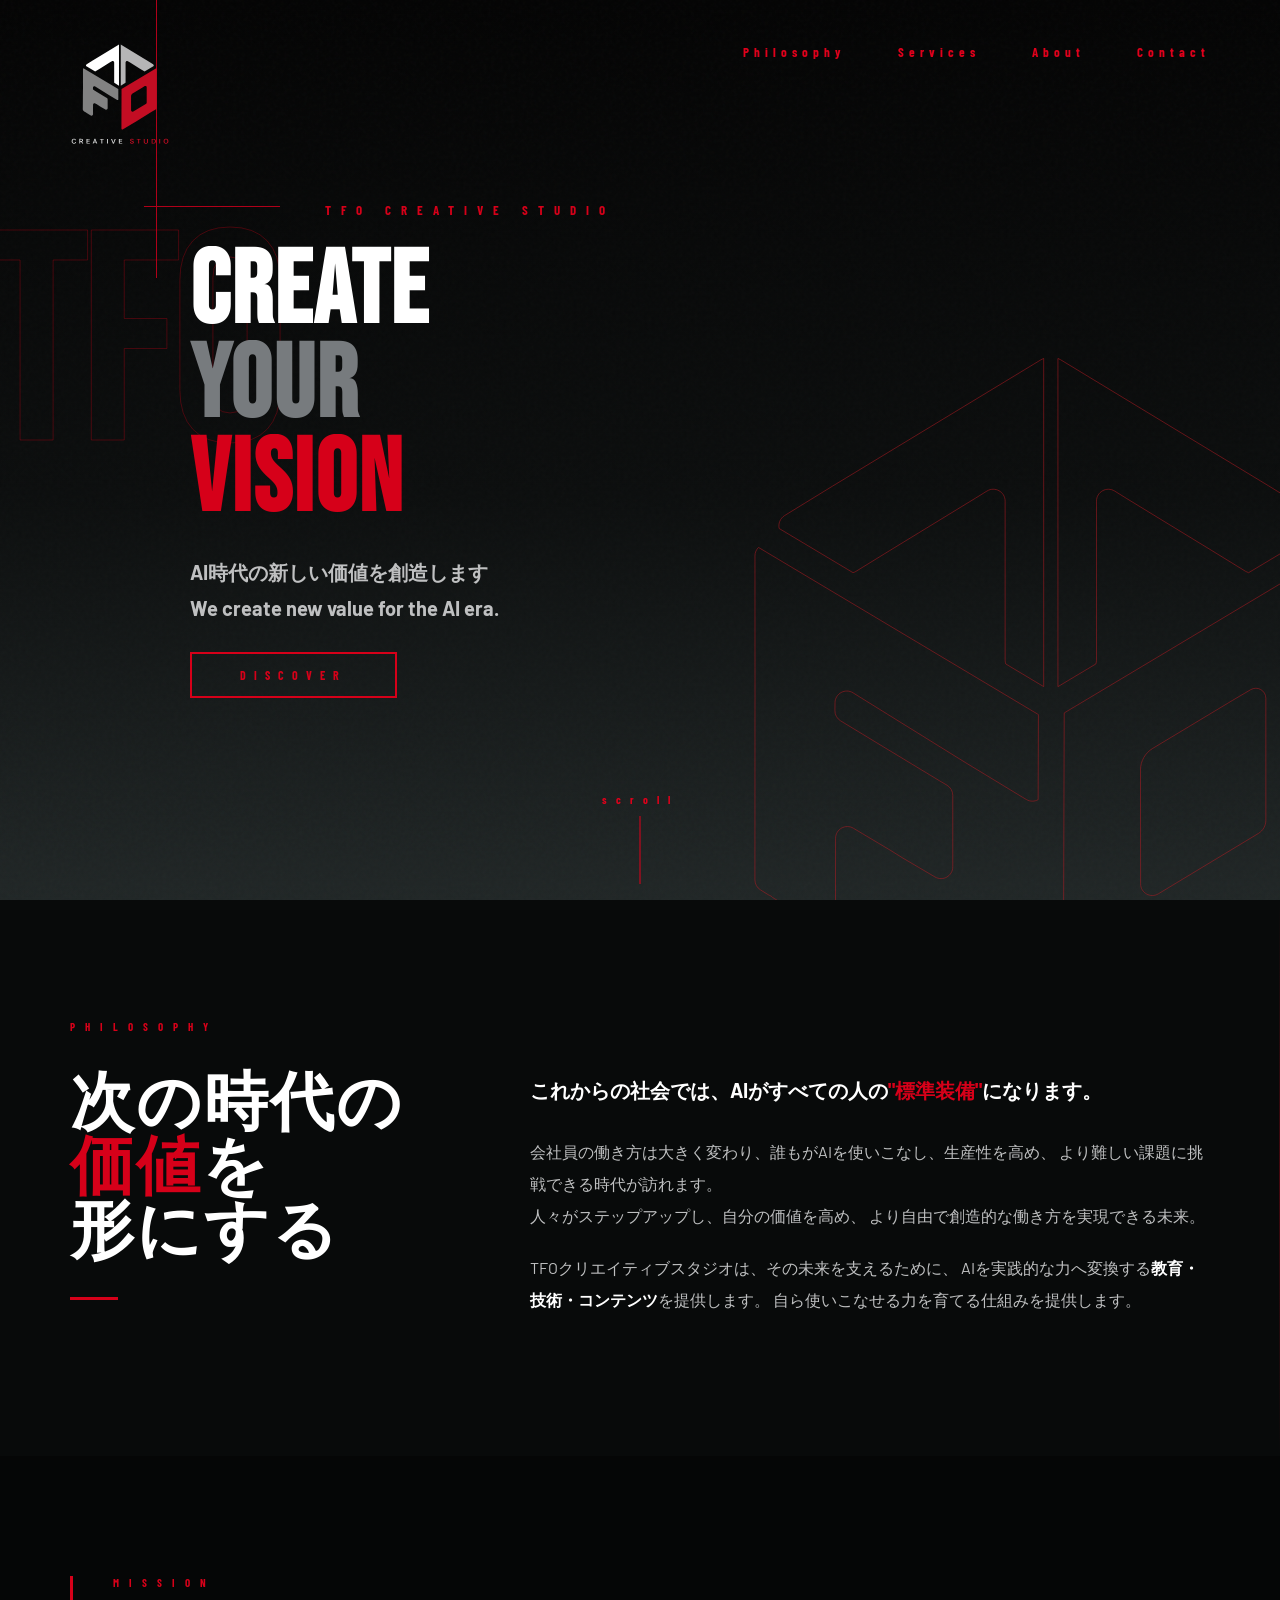
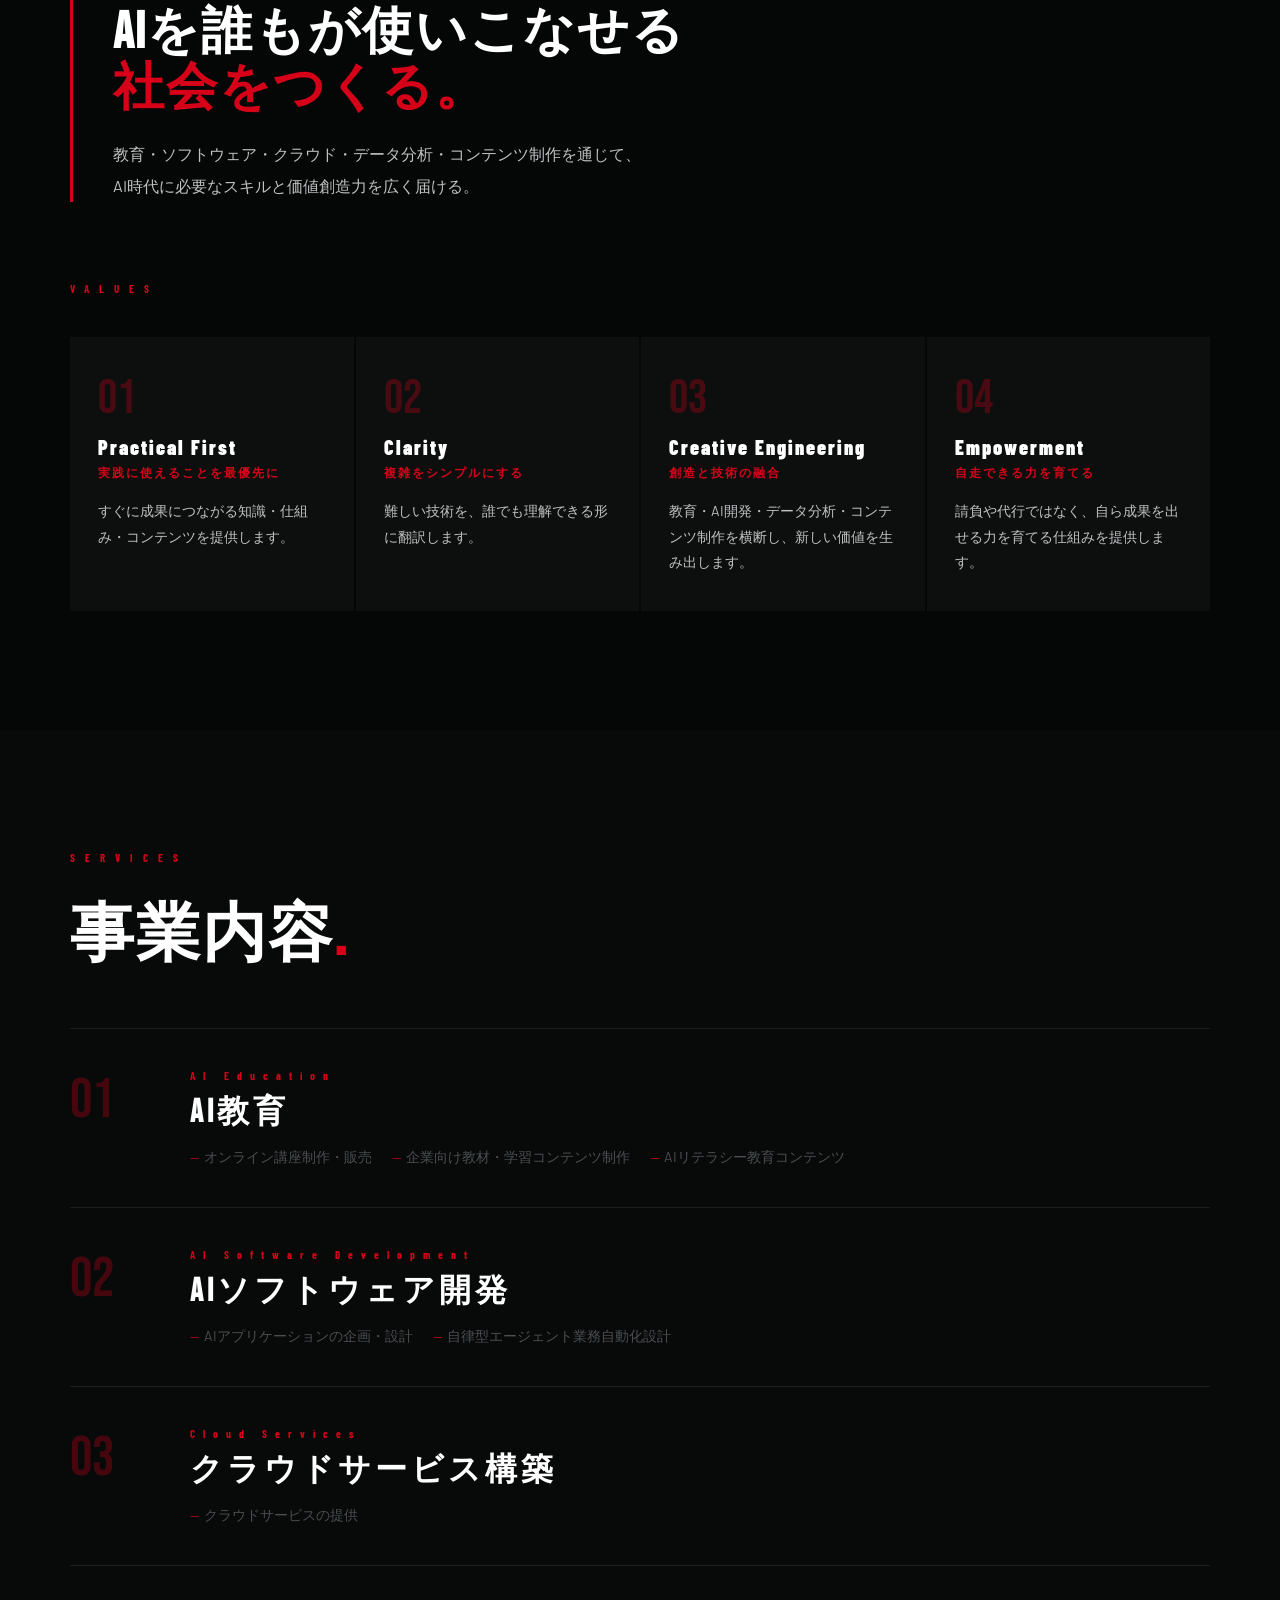
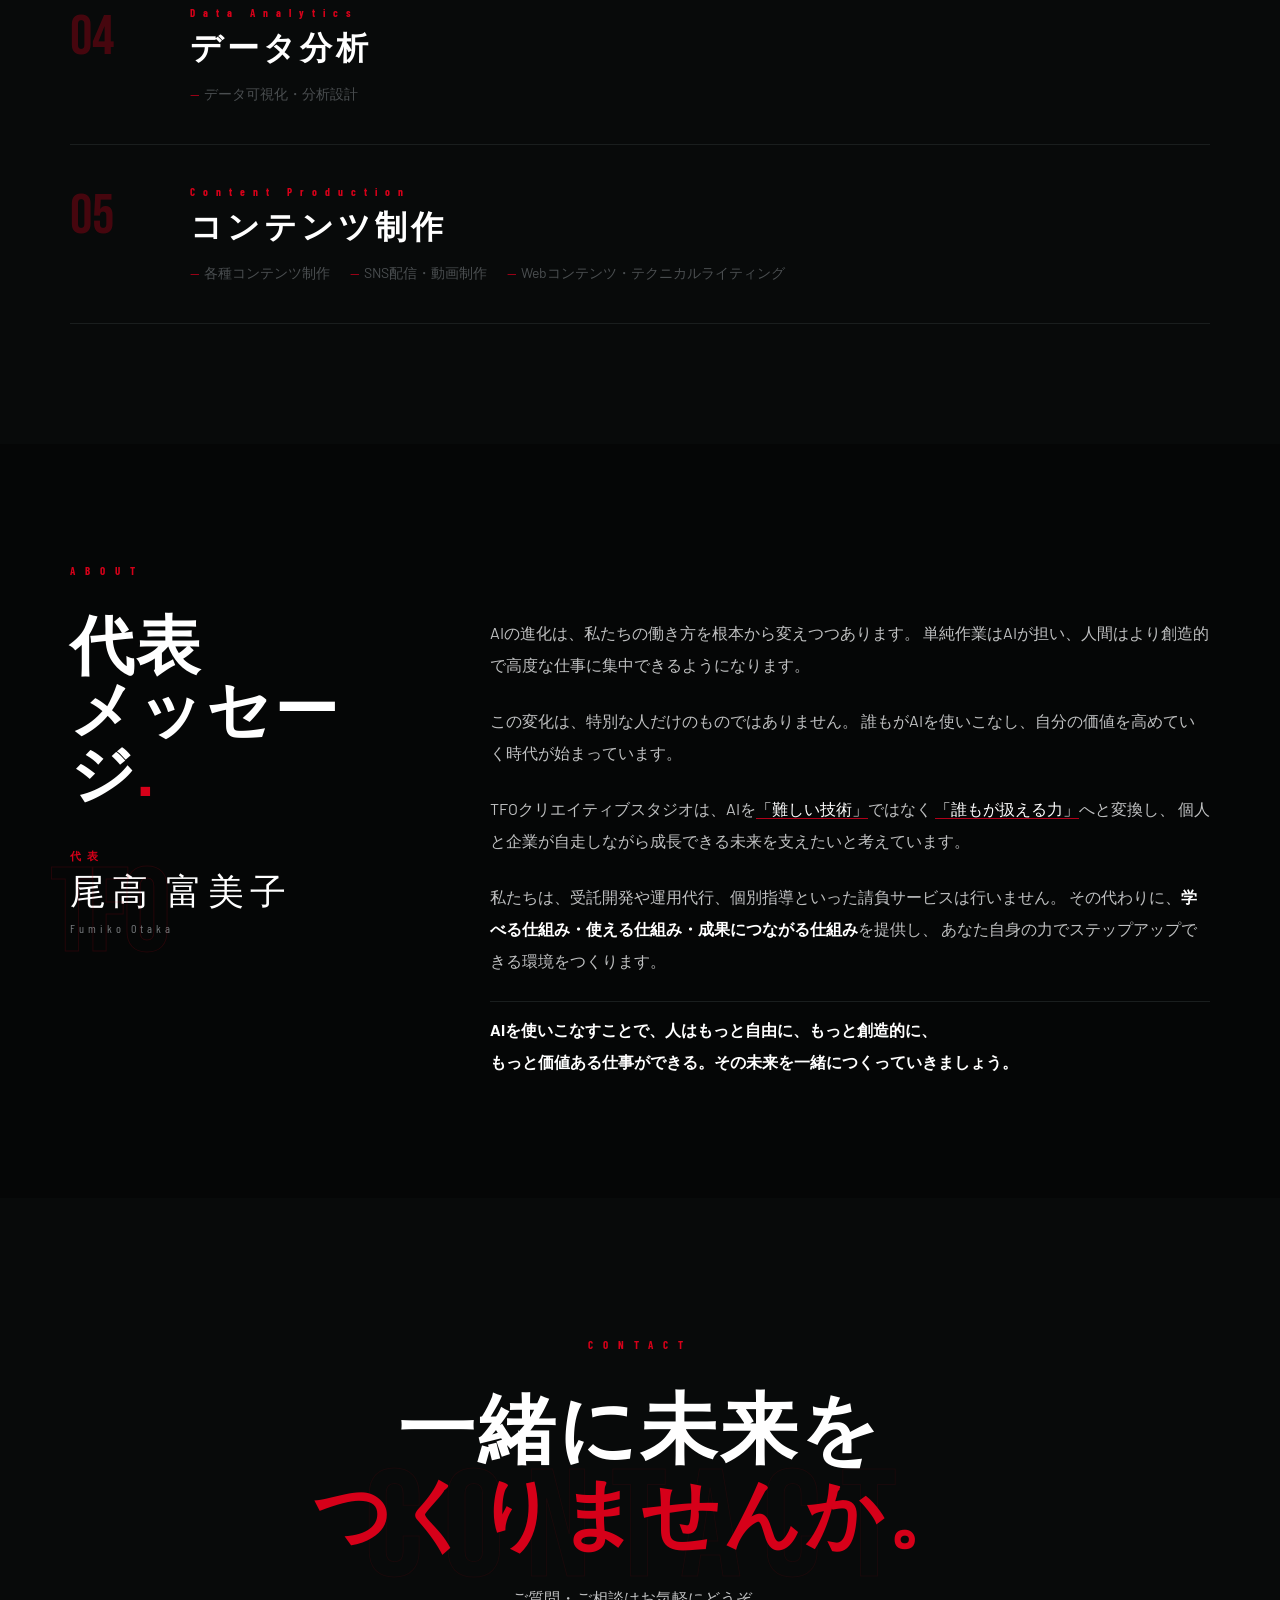
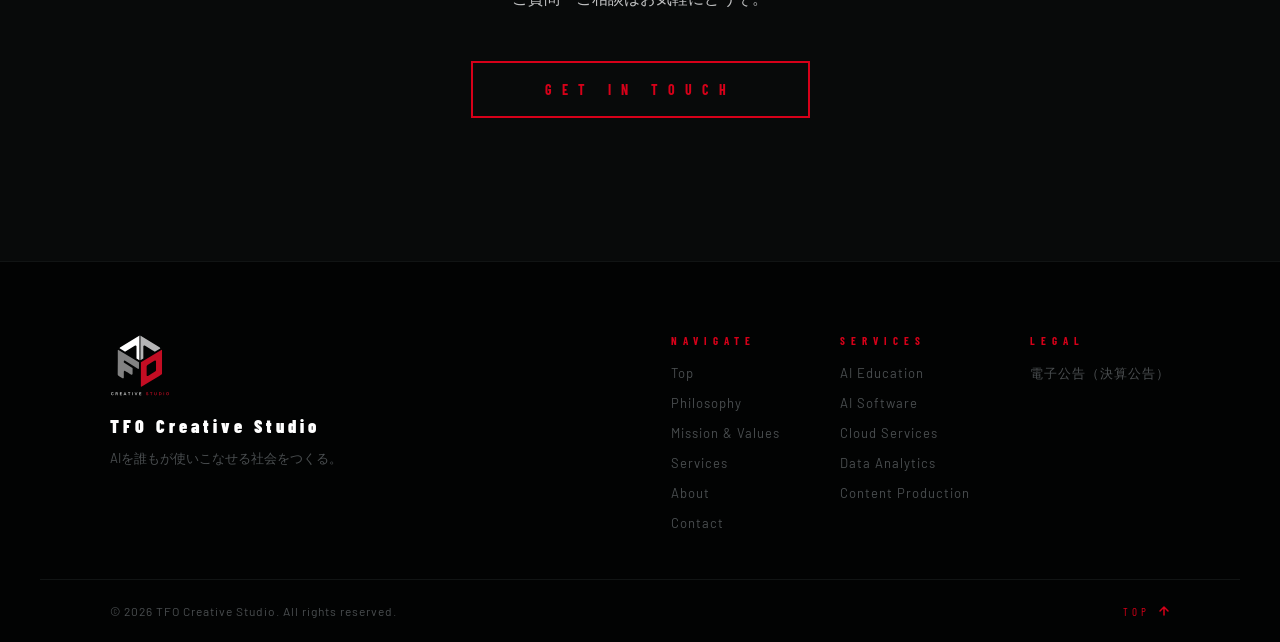
==== index.html @ 1c6be726 "西暦変更" ====
<!DOCTYPE html>
<html lang="ja">
<head>
  <meta charset="UTF-8" />
  <meta name="viewport" content="width=device-width, initial-scale=1.0" />
  <title>TFO Creative Studio</title>
  <link rel="stylesheet" href="style.css" />
</head>

<body>

  <!-- ==============================
       HERO
  ============================== -->
  <section class="hero" id="top">

    <header class="header">
      <div class="logo">
        <div class="logo-mark">
          <img src="pic/logo1.svg" alt="TFO Logo" />
        </div>
      </div>
      <nav class="nav">
        <a href="#philosophy">Philosophy</a>
        <a href="#services">Services</a>
        <a href="#about">About</a>
        <a href="#contact">Contact</a>
      </nav>
      <button class="hamburger" aria-label="メニュー" aria-expanded="false">
        <span></span><span></span><span></span>
      </button>
    </header>

    <div class="mobile-menu" aria-hidden="true">
      <button class="mobile-menu-close" aria-label="メニューを閉じる">
        <span></span><span></span>
      </button>
      <a href="#philosophy">Philosophy</a>
      <a href="#services">Services</a>
      <a href="#about">About</a>
      <a href="#contact">Contact</a>
    </div>

    <div class="cross"></div>

    <main class="content">
      <div class="label">TFO CREATIVE STUDIO</div>
      <h1 class="title">
        <span class="title-line"><span class="title-word">CREATE</span></span>
        <span class="title-line"><span class="title-word gray">YOUR</span></span>
        <span class="title-line"><span class="title-word red">VISION</span></span>
      </h1>
      <p class="lead">
        AI時代の新しい価値を創造します<br />
        We create new value for the AI era.
      </p>
      <a href="#philosophy" class="btn hero-btn">DISCOVER</a>
    </main>

    <div class="bg-tfo">TFO</div>
    <div class="outline-mark">
      <img src="pic/logo_outline.svg" alt="" aria-hidden="true" />
    </div>

    <div class="scroll-indicator">
      <span>scroll</span>
      <div class="scroll-line"></div>
    </div>

  </section>


  <!-- ==============================
       PHILOSOPHY
  ============================== -->
  <section class="section philosophy-section" id="philosophy">
    <div class="section-inner">

      <div class="section-label reveal">PHILOSOPHY</div>

      <div class="philosophy-grid">
        <div class="philosophy-left reveal-left">
          <h2 class="section-title">
            次の時代の<br><span class="red">価値</span>を<br>形にする
          </h2>
          <div class="red-bar"></div>
        </div>
        <div class="philosophy-right">
          <p class="philosophy-lead reveal-up">
            これからの社会では、AIがすべての人の<em>"標準装備"</em>になります。
          </p>
          <p class="philosophy-body reveal-up" data-delay="0.15">
            会社員の働き方は大きく変わり、誰もがAIを使いこなし、生産性を高め、
            より難しい課題に挑戦できる時代が訪れます。<br>
            人々がステップアップし、自分の価値を高め、
            より自由で創造的な働き方を実現できる未来。
          </p>
          <p class="philosophy-body reveal-up" data-delay="0.25">
            TFOクリエイティブスタジオは、その未来を支えるために、
            AIを実践的な力へ変換する<strong>教育・技術・コンテンツ</strong>を提供します。
            自ら使いこなせる力を育てる仕組みを提供します。
          </p>
        </div>
      </div>

    </div>
  </section>


  <!-- ==============================
       MISSION & VALUES
  ============================== -->
  <section class="section mission-section" id="mission">
    <div class="section-inner">

      <div class="mission-block reveal-up">
        <div class="mission-tag">MISSION</div>
        <h2 class="mission-title">
          AIを誰もが使いこなせる<br class="br-desktop"><span class="red">社会をつくる。</span>
        </h2>
        <p class="mission-body">
          教育・ソフトウェア・クラウド・データ分析・コンテンツ制作を通じて、<br />
          AI時代に必要なスキルと価値創造力を広く届ける。
        </p>
      </div>

      <div class="values-grid">
        <div class="section-label reveal" style="grid-column:1/-1;">VALUES</div>

        <div class="value-card reveal-up" data-delay="0">
          <div class="value-num">01</div>
          <div class="value-name">Practical First</div>
          <div class="value-sub">実践に使えることを最優先に</div>
          <p>すぐに成果につながる知識・仕組み・コンテンツを提供します。</p>
        </div>
        <div class="value-card reveal-up" data-delay="0.1">
          <div class="value-num">02</div>
          <div class="value-name">Clarity</div>
          <div class="value-sub">複雑をシンプルにする</div>
          <p>難しい技術を、誰でも理解できる形に翻訳します。</p>
        </div>
        <div class="value-card reveal-up" data-delay="0.2">
          <div class="value-num">03</div>
          <div class="value-name">Creative Engineering</div>
          <div class="value-sub">創造と技術の融合</div>
          <p>教育・AI開発・データ分析・コンテンツ制作を横断し、新しい価値を生み出します。</p>
        </div>
        <div class="value-card reveal-up" data-delay="0.3">
          <div class="value-num">04</div>
          <div class="value-name">Empowerment</div>
          <div class="value-sub">自走できる力を育てる</div>
          <p>請負や代行ではなく、自ら成果を出せる力を育てる仕組みを提供します。</p>
        </div>
      </div>

    </div>
  </section>


  <!-- ==============================
       SERVICES
  ============================== -->
  <section class="section services-section" id="services">
    <div class="section-inner">

      <div class="section-label reveal">SERVICES</div>
      <h2 class="section-title reveal-left">事業内容<span class="red">.</span></h2>

      <div class="services-list">

        <div class="service-item reveal-up" data-delay="0">
          <div class="service-index">01</div>
          <div class="service-body">
            <div class="service-en">AI Education</div>
            <h3 class="service-ja">AI教育</h3>
            <ul>
              <li>オンライン講座制作・販売</li>
              <li>企業向け教材・学習コンテンツ制作</li>
              <li>AIリテラシー教育コンテンツ</li>
            </ul>
          </div>
          <div class="service-line"></div>
        </div>

        <div class="service-item reveal-up" data-delay="0.08">
          <div class="service-index">02</div>
          <div class="service-body">
            <div class="service-en">AI Software Development</div>
            <h3 class="service-ja">AIソフトウェア開発</h3>
            <ul>
              <li>AIアプリケーションの企画・設計</li>
              <li>自律型エージェント業務自動化設計</li>
            </ul>
          </div>
          <div class="service-line"></div>
        </div>

        <div class="service-item reveal-up" data-delay="0.16">
          <div class="service-index">03</div>
          <div class="service-body">
            <div class="service-en">Cloud Services</div>
            <h3 class="service-ja">クラウドサービス構築</h3>
            <ul>
              <li>クラウドサービスの提供</li>
            </ul>
          </div>
          <div class="service-line"></div>
        </div>

        <div class="service-item reveal-up" data-delay="0.24">
          <div class="service-index">04</div>
          <div class="service-body">
            <div class="service-en">Data Analytics</div>
            <h3 class="service-ja">データ分析</h3>
            <ul>
              <li>データ可視化・分析設計</li>
            </ul>
          </div>
          <div class="service-line"></div>
        </div>

        <div class="service-item reveal-up" data-delay="0.32">
          <div class="service-index">05</div>
          <div class="service-body">
            <div class="service-en">Content Production</div>
            <h3 class="service-ja">コンテンツ制作</h3>
            <ul>
              <li>各種コンテンツ制作</li>
              <li>SNS配信・動画制作</li>
              <li>Webコンテンツ・テクニカルライティング</li>
            </ul>
          </div>
          <div class="service-line"></div>
        </div>

      </div>
    </div>
  </section>


  <!-- ==============================
       ABOUT / REP MESSAGE
  ============================== -->
  <section class="section about-section" id="about">
    <div class="section-inner">

      <div class="section-label reveal">ABOUT</div>

      <div class="about-grid">
        <div class="about-left reveal-left">
          <h2 class="section-title">代表<br>メッセージ<span class="red">.</span></h2>
          <div class="rep-name reveal-up" data-delay="0.3">
            <span class="rep-title-label">代表</span>
            <span class="rep-kanji">尾高 富美子</span>
            <span class="rep-roman">Fumiko Otaka</span>
          </div>
          <div class="about-logo-bg">TFO</div>
        </div>
        <div class="about-right">
          <blockquote class="rep-message">
            <p class="reveal-up" data-delay="0">
              AIの進化は、私たちの働き方を根本から変えつつあります。
              単純作業はAIが担い、人間はより創造的で高度な仕事に集中できるようになります。
            </p>
            <p class="reveal-up" data-delay="0.1">
              この変化は、特別な人だけのものではありません。
              誰もがAIを使いこなし、自分の価値を高めていく時代が始まっています。
            </p>
            <p class="reveal-up" data-delay="0.2">
              TFOクリエイティブスタジオは、AIを<em>「難しい技術」</em>ではなく
              <em>「誰もが扱える力」</em>へと変換し、
              個人と企業が自走しながら成長できる未来を支えたいと考えています。
            </p>
            <p class="reveal-up" data-delay="0.3">
              私たちは、受託開発や運用代行、個別指導といった請負サービスは行いません。
              その代わりに、<strong>学べる仕組み・使える仕組み・成果につながる仕組み</strong>を提供し、
              あなた自身の力でステップアップできる環境をつくります。
            </p>
            <p class="reveal-up sig-line" data-delay="0.4">
              AIを使いこなすことで、人はもっと自由に、もっと創造的に、<br>
              もっと価値ある仕事ができる。その未来を一緒につくっていきましょう。
            </p>
          </blockquote>
        </div>
      </div>

    </div>
  </section>


  <!-- ==============================
       CONTACT
  ============================== -->
  <section class="section contact-section" id="contact">
    <div class="section-inner contact-inner">
      <div class="contact-bg-text">CONTACT</div>
      <div class="section-label reveal">CONTACT</div>
      <h2 class="contact-title reveal-up">一緒に未来を<br><span class="red">つくりませんか。</span></h2>
      <p class="contact-body reveal-up" data-delay="0.1">
        ご質問・ご相談はお気軽にどうぞ。
      </p>
      <a href="mailto:contact@tfocreativestudio.com" class="btn contact-btn reveal-up" data-delay="0.2">
        GET IN TOUCH
      </a>
    </div>
  </section>


  <!-- ==============================
       FOOTER
  ============================== -->
  <footer class="footer">
    <div class="footer-inner">

      <div class="footer-brand">
        <div class="footer-logo">
          <img src="pic/logo1.svg" alt="TFO Logo" />
        </div>
        <div class="footer-name">TFO Creative Studio</div>
        <p class="footer-tagline">AIを誰もが使いこなせる社会をつくる。</p>
      </div>

      <nav class="footer-nav">
        <div class="footer-nav-col">
          <div class="footer-nav-head">NAVIGATE</div>
          <a href="#top">Top</a>
          <a href="#philosophy">Philosophy</a>
          <a href="#mission">Mission &amp; Values</a>
          <a href="#services">Services</a>
          <a href="#about">About</a>
          <a href="#contact">Contact</a>
        </div>
        <div class="footer-nav-col">
          <div class="footer-nav-head">SERVICES</div>
          <a href="#services">AI Education</a>
          <a href="#services">AI Software</a>
          <a href="#services">Cloud Services</a>
          <a href="#services">Data Analytics</a>
          <a href="#services">Content Production</a>
        </div>
        <div class="footer-nav-col">
          <div class="footer-nav-head">LEGAL</div>
          <a href="/announces">電子公告（決算公告）</a>
        </div>
      </nav>

    </div>

    <div class="footer-bottom">
      <span class="footer-copy">&copy; 2026 TFO Creative Studio. All rights reserved.</span>
      <a href="#top" class="back-to-top" aria-label="ページトップへ">
        <span>TOP</span>
        <svg width="12" height="12" viewBox="0 0 12 12" fill="none">
          <path d="M6 10V2M6 2L2 6M6 2L10 6" stroke="currentColor" stroke-width="1.5" stroke-linecap="round" stroke-linejoin="round"/>
        </svg>
      </a>
    </div>
  </footer>


  <script src="main.js"></script>
</body>
</html>
---- style.css ----
/* ===========================
   TFO Creative Studio — CSS
   =========================== */

@import url('https://fonts.googleapis.com/css2?family=Bebas+Neue&family=Barlow+Condensed:wght@400;700;900&family=Barlow:ital,wght@0,400;0,700;1,400&display=swap');

/* ── Reset ── */
*, *::before, *::after {
  margin: 0;
  padding: 0;
  box-sizing: border-box;
}

:root {
  --red:        #d60019;
  --red-dim:    rgba(214, 0, 25, 0.30);
  --red-line:   #b00019;
  --bg:         #050606;
  --bg-section: #080a0a;
  --bg-alt:     #0d0f0f;
  --gray-text:  #777b7e;
  --lead-text:  #bfc0c1;
  --muted:      #4a4e50;
  --white:      #ffffff;
  --nav-color:  #e0001b;

  --anim-base: 0.75s cubic-bezier(0.22, 1, 0.36, 1);
  --section-pad: 120px 70px;
  --section-pad-mobile: 80px 24px;
}

html {
  scroll-behavior: smooth;
}

html, body {
  width: 100%;
}

body {
  background: var(--bg);
  color: var(--white);
  font-family: 'Barlow', Arial, sans-serif;
  overflow-x: hidden;
}

/* ── Scrollbar ── */
::-webkit-scrollbar { width: 4px; }
::-webkit-scrollbar-track { background: var(--bg); }
::-webkit-scrollbar-thumb { background: var(--red-line); }

/* ===========================
   Reveal animations (JS-driven)
   =========================== */
.reveal,
.reveal-up,
.reveal-left {
  opacity: 0;
  transition: opacity 0.7s ease, transform 0.8s cubic-bezier(0.22, 1, 0.36, 1);
}

.reveal        { transform: translateY(0); }
.reveal-up     { transform: translateY(32px); }
.reveal-left   { transform: translateX(-32px); }

.reveal.in-view,
.reveal-up.in-view,
.reveal-left.in-view {
  opacity: 1;
  transform: translate(0, 0);
}


/* ===========================
   HERO
   =========================== */
.hero {
  position: relative;
  width: 100vw;
  height: 100vh;
  padding: 42px 70px;
  background: linear-gradient(to bottom, #030303 0%, #0b0d0d 55%, #202626 100%);
  overflow: hidden;
}

/* Noise overlay */
.hero::before {
  content: '';
  position: absolute;
  inset: 0;
  background-image: url("data:image/svg+xml,%3Csvg viewBox='0 0 256 256' xmlns='http://www.w3.org/2000/svg'%3E%3Cfilter id='noise'%3E%3CfeTurbulence type='fractalNoise' baseFrequency='0.9' numOctaves='4' stitchTiles='stitch'/%3E%3C/filter%3E%3Crect width='100%25' height='100%25' filter='url(%23noise)' opacity='0.04'/%3E%3C/svg%3E");
  pointer-events: none;
  z-index: 0;
  opacity: 0.6;
}

/* ── Header ── */
.header {
  display: flex;
  justify-content: space-between;
  align-items: flex-start;
  position: relative;
  z-index: 10;
}

.logo {
  width: 90px;
  text-align: center;
  opacity: 0;
  transform: translateY(-16px);
  animation: fadeDown var(--anim-base) 0.1s forwards;
}

.logo-mark {
  margin-bottom: 12px;
  border-radius: 4px;
  width: 100px;
  height: auto;
}

/* Desktop nav */
.nav {
  display: flex;
  gap: 52px;
  padding-top: 2px;
}

.nav a {
  color: var(--nav-color);
  text-decoration: none;
  font-size: 13px;
  letter-spacing: 5px;
  font-family: 'Barlow Condensed', sans-serif;
  font-weight: 700;
  position: relative;
  opacity: 0;
  transform: translateY(-14px);
  animation: fadeDown var(--anim-base) forwards;
}

.nav a:nth-child(1) { animation-delay: 0.25s; }
.nav a:nth-child(2) { animation-delay: 0.35s; }
.nav a:nth-child(3) { animation-delay: 0.45s; }
.nav a:nth-child(4) { animation-delay: 0.55s; }

.nav a::after {
  content: '';
  position: absolute;
  left: 0; bottom: -3px;
  width: 0; height: 1px;
  background: var(--red);
  transition: width 0.35s ease;
}

.nav a:hover::after { width: 100%; }

/* Hamburger (hidden on desktop) */
.hamburger {
  display: none;
  flex-direction: column;
  justify-content: center;
  gap: 5px;
  background: none;
  border: none;
  cursor: pointer;
  padding: 4px;
  z-index: 20;
}

.hamburger span {
  display: block;
  width: 24px;
  height: 2px;
  background: var(--red);
  transition: transform 0.3s ease, opacity 0.3s ease;
}

.hamburger.open span:nth-child(1) { transform: translateY(7px) rotate(45deg); }
.hamburger.open span:nth-child(2) { opacity: 0; }
.hamburger.open span:nth-child(3) { transform: translateY(-7px) rotate(-45deg); }

/* Mobile menu overlay */
.mobile-menu {
  position: fixed;
  inset: 0;
  background: rgba(3,3,3,0.97);
  display: flex;
  flex-direction: column;
  justify-content: center;
  align-items: center;
  gap: 36px;
  z-index: 15;
  opacity: 0;
  pointer-events: none;
  transition: opacity 0.4s ease;
}

.mobile-menu.open {
  opacity: 1;
  pointer-events: auto;
}

.mobile-menu-close {
  position: absolute;
  top: 28px;
  right: 28px;
  width: 44px;
  height: 44px;
  background: none;
  border: 1px solid rgba(214, 0, 25, 0.4);
  cursor: pointer;
  display: flex;
  align-items: center;
  justify-content: center;
  flex-shrink: 0;
  transition: border-color 0.2s, background 0.2s;
}

.mobile-menu-close:hover {
  border-color: var(--red);
  background: rgba(214, 0, 25, 0.1);
}

.mobile-menu-close span {
  position: absolute;
  width: 20px;
  height: 1.5px;
  background: var(--red);
}

.mobile-menu-close span:nth-child(1) { transform: rotate(45deg); }
.mobile-menu-close span:nth-child(2) { transform: rotate(-45deg); }

.mobile-menu a {
  color: var(--white);
  text-decoration: none;
  font-family: 'Bebas Neue', sans-serif;
  font-size: 52px;
  letter-spacing: 6px;
  transition: color 0.2s;
}

.mobile-menu a:hover { color: var(--red); }

/* ── Decorative lines ── */
.cross {
  position: absolute;
  left: 156px; top: 0;
  width: 1px; height: 0;
  background: var(--red-line);
  z-index: 2;
  animation: growDown 1s cubic-bezier(0.4,0,0.2,1) 0.6s forwards;
}

.cross::after {
  content: '';
  position: absolute;
  top: 206px; left: -12px;
  width: 0; height: 1px;
  background: var(--red-line);
  animation: growRight 0.6s cubic-bezier(0.4,0,0.2,1) 1.4s forwards;
}

/* ── Content ── */
.content {
  position: relative;
  z-index: 2;
  margin-left: 120px;
  margin-top: 42px;
}

.label {
  color: var(--red);
  font-size: 13px;
  letter-spacing: 10px;
  font-weight: 700;
  font-family: 'Barlow Condensed', sans-serif;
  margin-left: 135px;
  margin-bottom: 28px;
  opacity: 0;
  animation: fadeIn 0.7s ease 1.0s forwards;
}

.title {
  font-family: 'Bebas Neue', sans-serif;
  font-size: clamp(76px, 8vw, 116px);
  line-height: 0.92;
  letter-spacing: 2px;
  overflow: hidden;
  animation: flicker 8s infinite 3s;
}

.title-line {
  display: block;
  overflow: hidden;
}

.title-word {
  display: inline-block;
  transform: translateY(110%);
  opacity: 0;
  animation: slideUp var(--anim-base) forwards;
}

.title-line:nth-child(1) .title-word { animation-delay: 0.9s; }
.title-line:nth-child(2) .title-word { animation-delay: 1.05s; }
.title-line:nth-child(3) .title-word { animation-delay: 1.20s; }

.gray { color: var(--gray-text); }
.red  { color: var(--red); }

.lead {
  margin-top: 26px;
  color: var(--lead-text);
  font-size: 20px;
  line-height: 1.8;
  font-weight: 700;
  opacity: 0;
  transform: translateY(12px);
  animation: fadeUp var(--anim-base) 1.5s forwards;
}

.btn {
  display: inline-block;
  padding: 14px 48px;
  border: 2px solid var(--red);
  color: var(--red);
  text-decoration: none;
  font-size: 12px;
  letter-spacing: 8px;
  font-weight: 700;
  font-family: 'Barlow Condensed', sans-serif;
  position: relative;
  overflow: hidden;
  transition: color 0.35s ease;
  z-index: 1;
}

.btn::before {
  content: '';
  position: absolute;
  inset: 0;
  background: var(--red);
  transform: scaleX(0);
  transform-origin: left;
  transition: transform 0.4s cubic-bezier(0.4,0,0.2,1);
  z-index: -1;
}

.btn:hover { color: var(--white); }
.btn:hover::before { transform: scaleX(1); }

.hero-btn {
  margin-top: 26px;
  opacity: 0;
  animation: fadeIn 0.6s ease 1.75s forwards;
}

/* Background TFO */
.bg-tfo {
  position: absolute;
  left: -18px; bottom: 400px;
  font-family: 'Bebas Neue', sans-serif;
  font-size: 300px;
  letter-spacing: -12px;
  color: transparent;
  -webkit-text-stroke: 1px var(--red-dim);
  z-index: 1;
  opacity: 0;
  animation: fadeIn 1.2s ease 0.5s forwards, floatX 12s ease-in-out 2s infinite;
  line-height: 1;
}

/* Outline mark */
.outline-mark {
  position: absolute;
  right: -80px; bottom: 80px;
  width: 620px; height: 480px;
  opacity: 0;
  animation: fadeIn 1.2s ease 0.8s forwards, floatY 10s ease-in-out 2s infinite;
}

.outline-mark img {
  object-fit: contain;
}

/* Scroll indicator */
.scroll-indicator {
  position: absolute;
  left: 50%;
  bottom: 16px;
  transform: translateX(-50%);
  display: flex;
  flex-direction: column;
  align-items: center;
  gap: 10px;
  color: var(--nav-color);
  font-size: 11px;
  letter-spacing: 9px;
  font-family: 'Barlow Condensed', sans-serif;
  font-weight: 700;
  z-index: 3;
  opacity: 0;
  animation: fadeIn 0.6s ease 2.2s forwards;
}

.scroll-line {
  width: 1px;
  height: 0;
  background: var(--nav-color);
  animation: growScrollLine 0.8s ease 2.5s forwards, scrollPulse 2s ease-in-out 3.5s infinite;
}


/* ===========================
   SECTIONS (shared)
   =========================== */
.section {
  position: relative;
  padding: var(--section-pad);
  overflow: hidden;
}

.section-inner {
  max-width: 1200px;
  margin: 0 auto;
  position: relative;
  z-index: 2;
}

.section-label {
  font-family: 'Barlow Condensed', sans-serif;
  font-size: 11px;
  letter-spacing: 10px;
  color: var(--red);
  font-weight: 700;
  margin-bottom: 40px;
}

.section-title {
  font-family: 'Bebas Neue', sans-serif;
  font-size: clamp(48px, 5vw, 72px);
  line-height: 1.0;
  letter-spacing: 2px;
}

.red-bar {
  width: 48px;
  height: 3px;
  background: var(--red);
  margin-top: 32px;
}


/* ===========================
   PHILOSOPHY
   =========================== */
.philosophy-section {
  background: var(--bg-section);
}

.philosophy-section::before {
  content: '';
  position: absolute;
  right: 0; top: 0;
  width: 1px;
  height: 100%;
  background: linear-gradient(to bottom, transparent, var(--red-dim), transparent);
}

.philosophy-grid {
  display: grid;
  grid-template-columns: 380px 1fr;
  gap: 80px;
  align-items: start;
  margin-top: 20px;
}

.philosophy-lead {
  font-size: 20px;
  font-weight: 700;
  line-height: 1.75;
  color: var(--white);
  margin-bottom: 28px;
}

.philosophy-lead em {
  color: var(--red);
  font-style: normal;
}

.philosophy-body {
  font-size: 16px;
  line-height: 2.0;
  color: var(--lead-text);
  margin-bottom: 20px;
}

.philosophy-body strong {
  color: var(--white);
}


/* ===========================
   MISSION & VALUES
   =========================== */
.mission-section {
  background: var(--bg);
}

.mission-block {
  border-left: 3px solid var(--red);
  padding-left: 40px;
  margin-bottom: 80px;
}

.mission-tag {
  font-family: 'Barlow Condensed', sans-serif;
  font-size: 11px;
  letter-spacing: 10px;
  color: var(--red);
  font-weight: 700;
  margin-bottom: 16px;
}

.mission-title {
  font-family: 'Bebas Neue', sans-serif;
  font-size: clamp(40px, 4vw, 60px);
  line-height: 1.1;
  letter-spacing: 2px;
  margin-bottom: 20px;
}

.mission-body {
  color: var(--lead-text);
  font-size: 16px;
  line-height: 2.0;
}

.values-grid {
  display: grid;
  grid-template-columns: repeat(4, 1fr);
  gap: 2px;
}

.value-card {
  background: var(--bg-alt);
  padding: 36px 28px;
  border-top: 2px solid transparent;
  transition: border-color 0.3s ease, background 0.3s ease;
  cursor: default;
}

.value-card:hover {
  border-color: var(--red);
  background: #111414;
}

.value-num {
  font-family: 'Bebas Neue', sans-serif;
  font-size: 48px;
  color: var(--red-dim);
  line-height: 1;
  margin-bottom: 12px;
  transition: color 0.3s ease;
}

.value-card:hover .value-num { color: var(--red); }

.value-name {
  font-family: 'Barlow Condensed', sans-serif;
  font-size: 20px;
  font-weight: 900;
  letter-spacing: 2px;
  color: var(--white);
  margin-bottom: 6px;
}

.value-sub {
  font-size: 12px;
  color: var(--red);
  letter-spacing: 2px;
  margin-bottom: 16px;
  font-weight: 700;
}

.value-card p {
  font-size: 14px;
  color: var(--lead-text);
  line-height: 1.85;
}


/* ===========================
   SERVICES
   =========================== */
.services-section {
  background: var(--bg-section);
}

.services-section .section-title {
  margin-bottom: 60px;
}

.services-list {
  display: flex;
  flex-direction: column;
  gap: 0;
}

.service-item {
  display: grid;
  grid-template-columns: 80px 1fr;
  gap: 40px;
  align-items: start;
  padding: 40px 0;
  position: relative;
  border-top: 1px solid #1a1e1e;
  transition: background 0.3s ease;
  cursor: default;
}

.service-item:last-child {
  border-bottom: 1px solid #1a1e1e;
}

.service-item:hover {
  background: rgba(214,0,25,0.03);
}

.service-line {
  position: absolute;
  bottom: 0; left: 0;
  width: 0; height: 1px;
  background: var(--red);
  transition: width 0.5s cubic-bezier(0.4,0,0.2,1);
}

.service-item:hover .service-line { width: 100%; }

.service-index {
  font-family: 'Bebas Neue', sans-serif;
  font-size: 56px;
  color: var(--red-dim);
  line-height: 1;
  padding-top: 4px;
  transition: color 0.3s ease;
}

.service-item:hover .service-index { color: var(--red); }

.service-en {
  font-family: 'Barlow Condensed', sans-serif;
  font-size: 11px;
  letter-spacing: 8px;
  color: var(--red);
  font-weight: 700;
  margin-bottom: 8px;
}

.service-ja {
  font-family: 'Bebas Neue', sans-serif;
  font-size: 32px;
  letter-spacing: 4px;
  color: var(--white);
  margin-bottom: 14px;
}

.service-body ul {
  list-style: none;
  display: flex;
  flex-wrap: wrap;
  gap: 8px 20px;
}

.service-body ul li {
  font-size: 14px;
  color: var(--muted);
  padding-left: 14px;
  position: relative;
  transition: color 0.2s;
}

.service-body ul li::before {
  content: '—';
  position: absolute;
  left: 0;
  color: var(--red-line);
}

.service-item:hover .service-body ul li {
  color: var(--lead-text);
}


/* ===========================
   ABOUT
   =========================== */
.about-section {
  background: var(--bg);
}

.about-grid {
  display: grid;
  grid-template-columns: 340px 1fr;
  gap: 80px;
  align-items: start;
  margin-top: 20px;
}

.about-left {
  position: relative;
}

.about-logo-bg {
  font-family: 'Bebas Neue', sans-serif;
  font-size: 120px;
  color: transparent;
  -webkit-text-stroke: 1px rgba(214,0,25,0.15);
  position: absolute;
  bottom: -40px;
  left: -20px;
  letter-spacing: -6px;
  line-height: 1;
  pointer-events: none;
  user-select: none;
}

.rep-name {
  margin-top: 40px;
  display: flex;
  flex-direction: column;
  gap: 4px;
}

.rep-title-label {
  font-size: 11px;
  letter-spacing: 6px;
  color: var(--red);
  font-family: 'Barlow Condensed', sans-serif;
  font-weight: 700;
}

.rep-kanji {
  font-family: 'Bebas Neue', sans-serif;
  font-size: 36px;
  letter-spacing: 6px;
  color: var(--white);
}

.rep-roman {
  font-size: 12px;
  letter-spacing: 4px;
  color: var(--gray-text);
  font-family: 'Barlow Condensed', sans-serif;
}

.rep-message {
  border: none;
  display: flex;
  flex-direction: column;
  gap: 24px;
}

.rep-message p {
  font-size: 16px;
  line-height: 2.0;
  color: var(--lead-text);
}

.rep-message em {
  color: var(--white);
  font-style: normal;
  border-bottom: 1px solid var(--red-line);
}

.rep-message strong {
  color: var(--white);
}

.sig-line {
  color: var(--white) !important;
  font-weight: 700;
  padding-top: 12px;
  border-top: 1px solid #1a1e1e;
}


/* ===========================
   CONTACT
   =========================== */
.contact-section {
  background: var(--bg-section);
  text-align: center;
  padding-top: 140px;
  padding-bottom: 140px;
}

.contact-inner {
  position: relative;
}

.contact-bg-text {
  position: absolute;
  top: 50%;
  left: 50%;
  transform: translate(-50%, -50%);
  font-family: 'Bebas Neue', sans-serif;
  font-size: clamp(80px, 12vw, 180px);
  color: transparent;
  -webkit-text-stroke: 1px rgba(214,0,25,0.08);
  letter-spacing: 20px;
  pointer-events: none;
  user-select: none;
  white-space: nowrap;
}

.contact-title {
  font-family: 'Bebas Neue', sans-serif;
  font-size: clamp(48px, 6vw, 80px);
  line-height: 1.1;
  letter-spacing: 3px;
  margin-bottom: 24px;
  position: relative;
}

.contact-body {
  color: var(--lead-text);
  font-size: 16px;
  line-height: 1.8;
  margin-bottom: 48px;
  position: relative;
}

.contact-btn {
  position: relative;
  font-size: 14px;
  padding: 18px 72px;
  letter-spacing: 10px;
}


/* ===========================
   FOOTER
   =========================== */
.footer {
  background: #020303;
  border-top: 1px solid #111414;
}

.footer-inner {
  max-width: 1200px;
  margin: 0 auto;
  padding: 72px 70px 48px;
  display: grid;
  grid-template-columns: 1fr auto;
  gap: 60px;
  align-items: start;
}

.footer-logo {
  width: 60px;
  margin-bottom: 16px;
}

.footer-logo img {
  width: 100%;
}

.footer-name {
  font-family: 'Barlow Condensed', sans-serif;
  font-size: 18px;
  font-weight: 900;
  letter-spacing: 4px;
  color: var(--white);
  margin-bottom: 10px;
}

.footer-tagline {
  font-size: 13px;
  color: var(--muted);
  line-height: 1.7;
}

.footer-nav {
  display: flex;
  gap: 60px;
}

.footer-nav-col {
  display: flex;
  flex-direction: column;
  gap: 14px;
}

.footer-nav-head {
  font-family: 'Barlow Condensed', sans-serif;
  font-size: 11px;
  letter-spacing: 6px;
  color: var(--red);
  font-weight: 700;
  margin-bottom: 4px;
}

.footer-nav a {
  font-size: 13px;
  color: var(--muted);
  text-decoration: none;
  letter-spacing: 1px;
  transition: color 0.2s ease;
}

.footer-nav a:hover { color: var(--white); }

.footer-bottom {
  max-width: 1200px;
  margin: 0 auto;
  padding: 24px 70px;
  border-top: 1px solid #111414;
  display: flex;
  justify-content: space-between;
  align-items: center;
}

.footer-copy {
  font-size: 12px;
  color: var(--muted);
  letter-spacing: 1px;
}

.back-to-top {
  display: flex;
  align-items: center;
  gap: 8px;
  font-family: 'Barlow Condensed', sans-serif;
  font-size: 11px;
  letter-spacing: 4px;
  color: var(--red);
  text-decoration: none;
  transition: opacity 0.2s;
}

.back-to-top:hover { opacity: 0.7; }


/* ===========================
   KEYFRAMES
   =========================== */
@keyframes fadeDown {
  to { opacity: 1; transform: translateY(0); }
}

@keyframes fadeUp {
  to { opacity: 1; transform: translateY(0); }
}

@keyframes fadeIn {
  to { opacity: 1; }
}

@keyframes slideUp {
  to { transform: translateY(0); opacity: 1; }
}

@keyframes growDown {
  to { height: 278px; }
}

@keyframes growRight {
  to { width: 136px; }
}

@keyframes growScrollLine {
  to { height: 68px; }
}

@keyframes scrollPulse {
  0%, 100% { opacity: 1; }
  50%       { opacity: 0.3; }
}

@keyframes floatX {
  0%, 100% { transform: translateX(0px); }
  50%       { transform: translateX(8px); }
}

@keyframes floatY {
  0%, 100% { transform: translateY(0px); opacity: 0.75; }
  50%       { transform: translateY(-14px); opacity: 0.85; }
}

@keyframes flicker {
  0%, 97%, 100% { opacity: 1; }
  98%            { opacity: 0.85; }
  99%            { opacity: 1; }
}


/* ===========================
   RESPONSIVE
   =========================== */

/* ── Tablet ── */
@media (max-width: 1024px) {
  :root {
    --section-pad: 80px 48px;
  }

  .hero {
    padding: 36px 48px;
  }

  .content {
    margin-left: 60px;
  }

  .label {
    margin-left: 80px;
  }

  .bg-tfo {
    font-size: 180px;
  }

  .outline-mark {
    width: 440px;
    height: 340px;
    right: -60px;
    bottom: 60px;
  }

  .philosophy-grid {
    grid-template-columns: 280px 1fr;
    gap: 48px;
  }

  .values-grid {
    grid-template-columns: repeat(2, 1fr);
  }

  .about-grid {
    grid-template-columns: 260px 1fr;
    gap: 48px;
  }

  .footer-inner {
    padding: 60px 48px 40px;
    grid-template-columns: 1fr;
    gap: 48px;
  }

  .footer-bottom {
    padding: 24px 48px;
  }
}

/* ── Mobile ── */
@media (max-width: 768px) {
  :root {
    --section-pad: 64px 24px;
  }

  html { overflow-x: hidden; }

  .hero {
    padding: 24px 24px 80px;
    height: 100svh;
    min-height: 600px;
  }

  /* Show hamburger, hide desktop nav */
  .hamburger { display: flex; }
  .nav       { display: none; }

  .header { align-items: center; }

  .logo { width: 68px; }
  .logo-mark { width: 68px; }

  .cross { left: 24px; }

  .content {
    margin-left: 0;
    margin-top: 70px;
  }

  .label {
    margin-left: 0;
    letter-spacing: 5px;
    font-size: 11px;
  }

  .title {
    font-size: clamp(60px, 18vw, 90px);
  }

  .lead {
    font-size: 15px;
    line-height: 1.7;
  }

  .bg-tfo {
    font-size: 110px;
    bottom: auto;
    top: 38%;
    left: -10px;
  }

  .outline-mark {
    width: 240px;
    height: 200px;
    right: -30px;
    bottom: 20px;
    opacity: 0.2;
  }

  /* Sections */
  .philosophy-grid {
    grid-template-columns: 1fr;
    gap: 36px;
  }

  .values-grid {
    grid-template-columns: 1fr;
    gap: 2px;
  }

  .mission-block {
    padding-left: 24px;
  }

  .service-item {
    grid-template-columns: 60px 1fr;
    gap: 20px;
  }

  .service-index {
    font-size: 40px;
  }

  .about-grid {
    grid-template-columns: 1fr;
    gap: 36px;
  }

  .about-logo-bg {
    font-size: 80px;
    bottom: -20px;
    left: -10px;
  }

  .about-left .section-title {
    font-size: clamp(36px, 10vw, 52px);
  }

  .footer-inner {
    padding: 48px 24px 32px;
    grid-template-columns: 1fr;
    gap: 40px;
  }

  .footer-nav {
    flex-direction: column;
    gap: 32px;
  }

  .footer-bottom {
    padding: 20px 24px;
    flex-direction: column;
    gap: 16px;
    text-align: center;
  }
}

/* ── Small mobile ── */
@media (max-width: 400px) {
  .hero { padding: 20px 18px 80px; }

  .title {
    font-size: clamp(52px, 16vw, 72px);
  }

  .contact-btn {
    padding: 16px 40px;
    letter-spacing: 6px;
  }
}
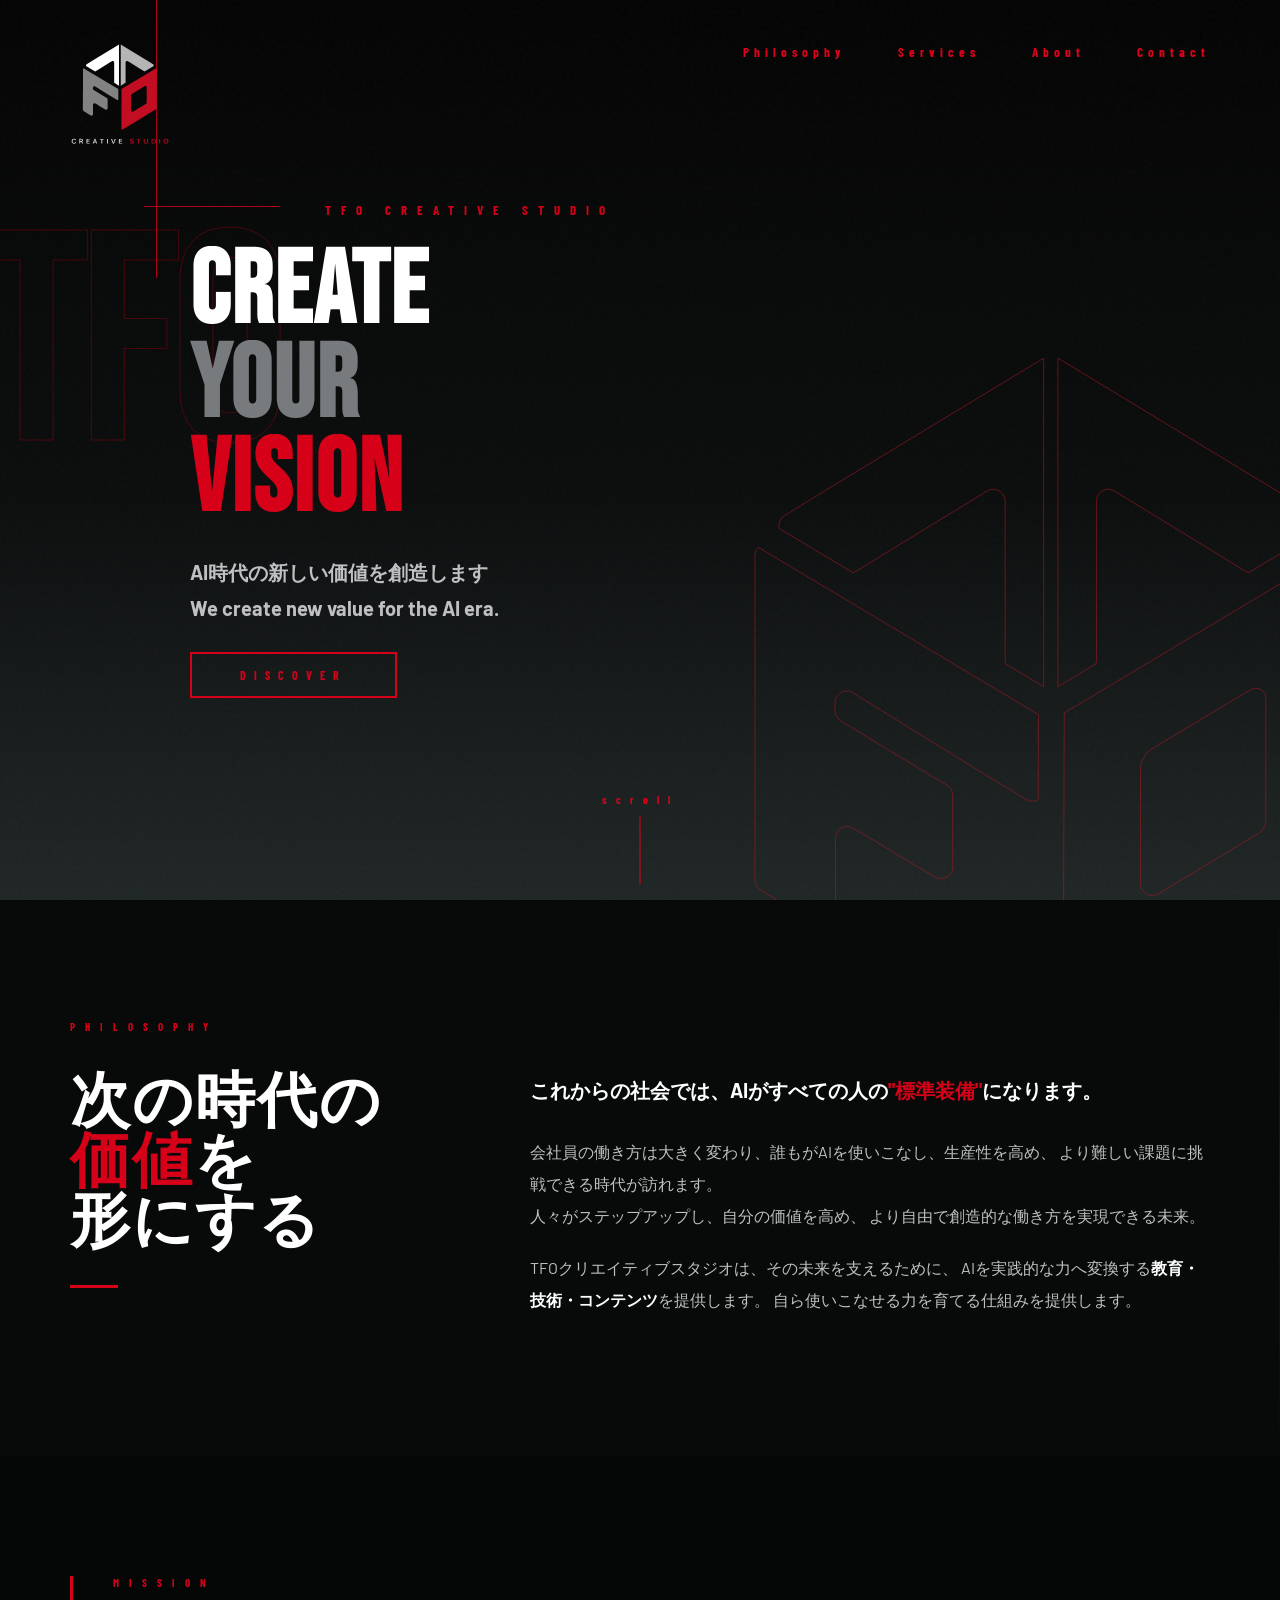
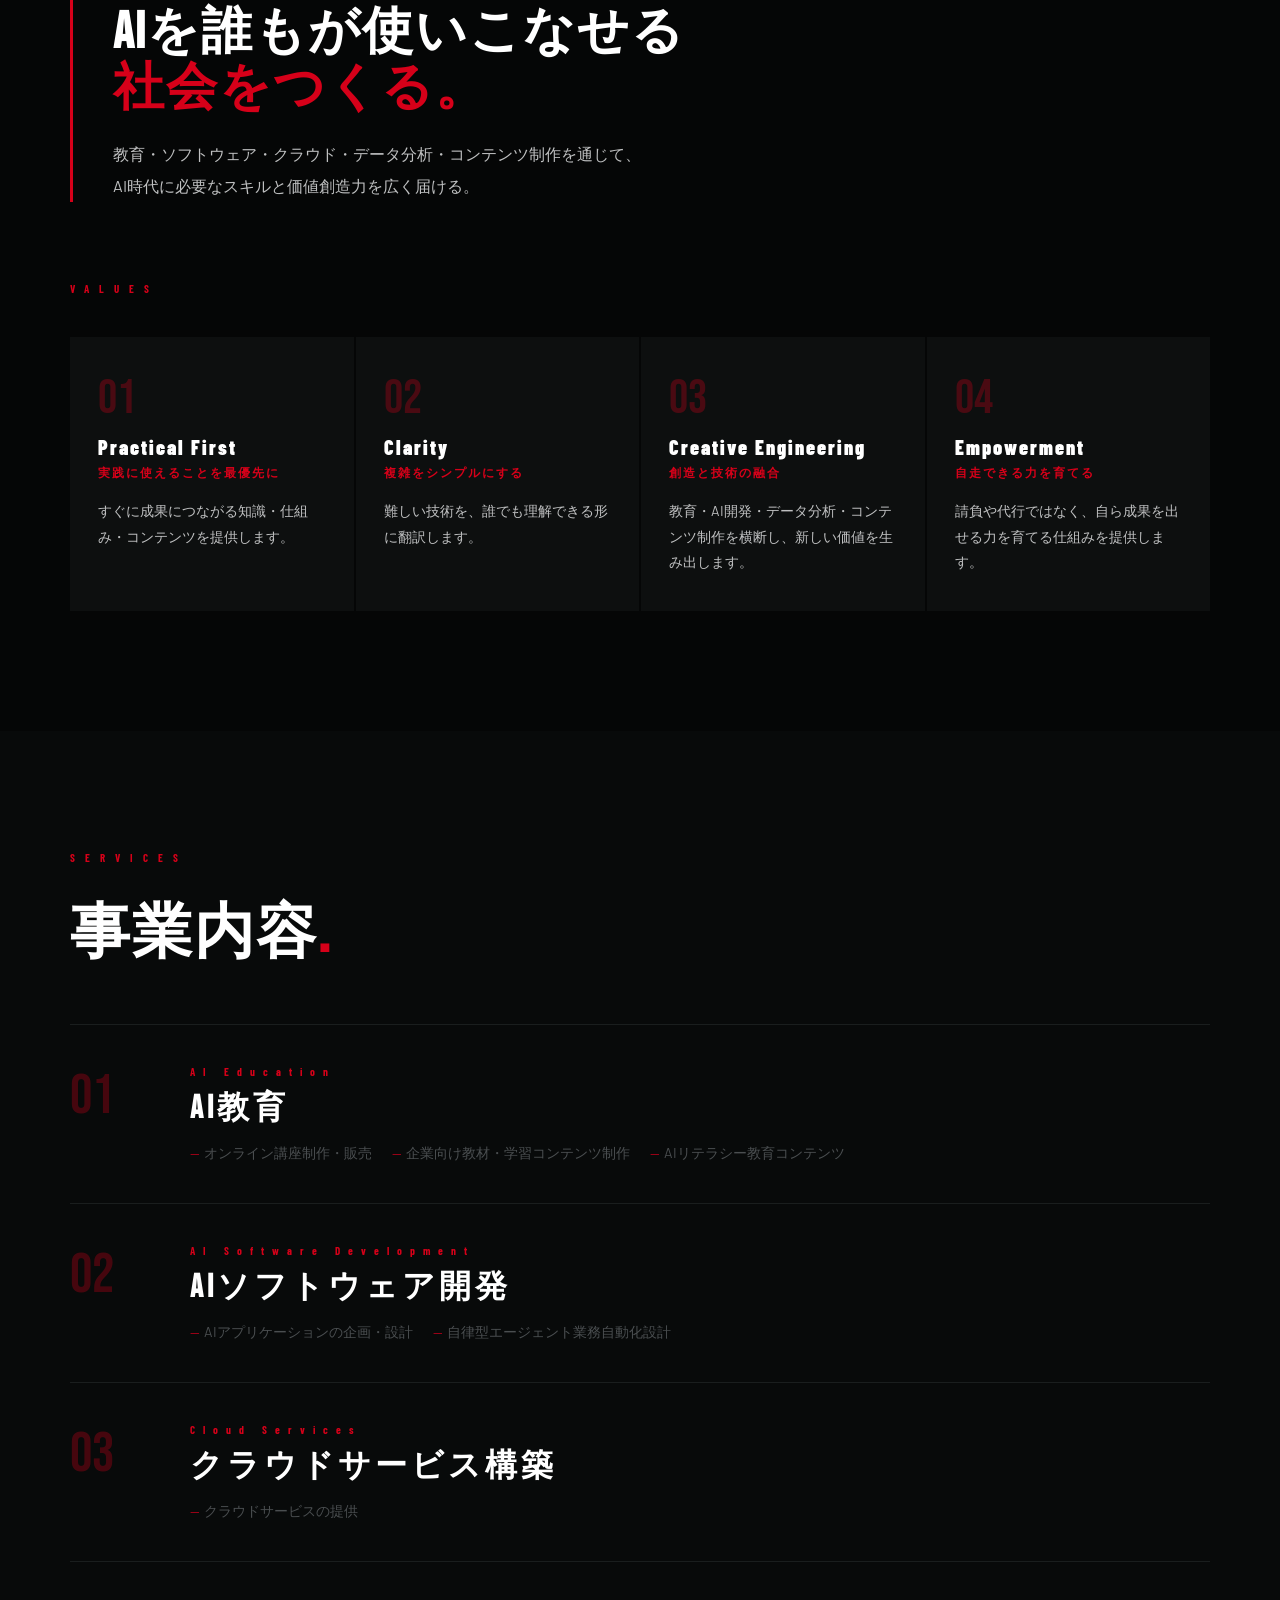
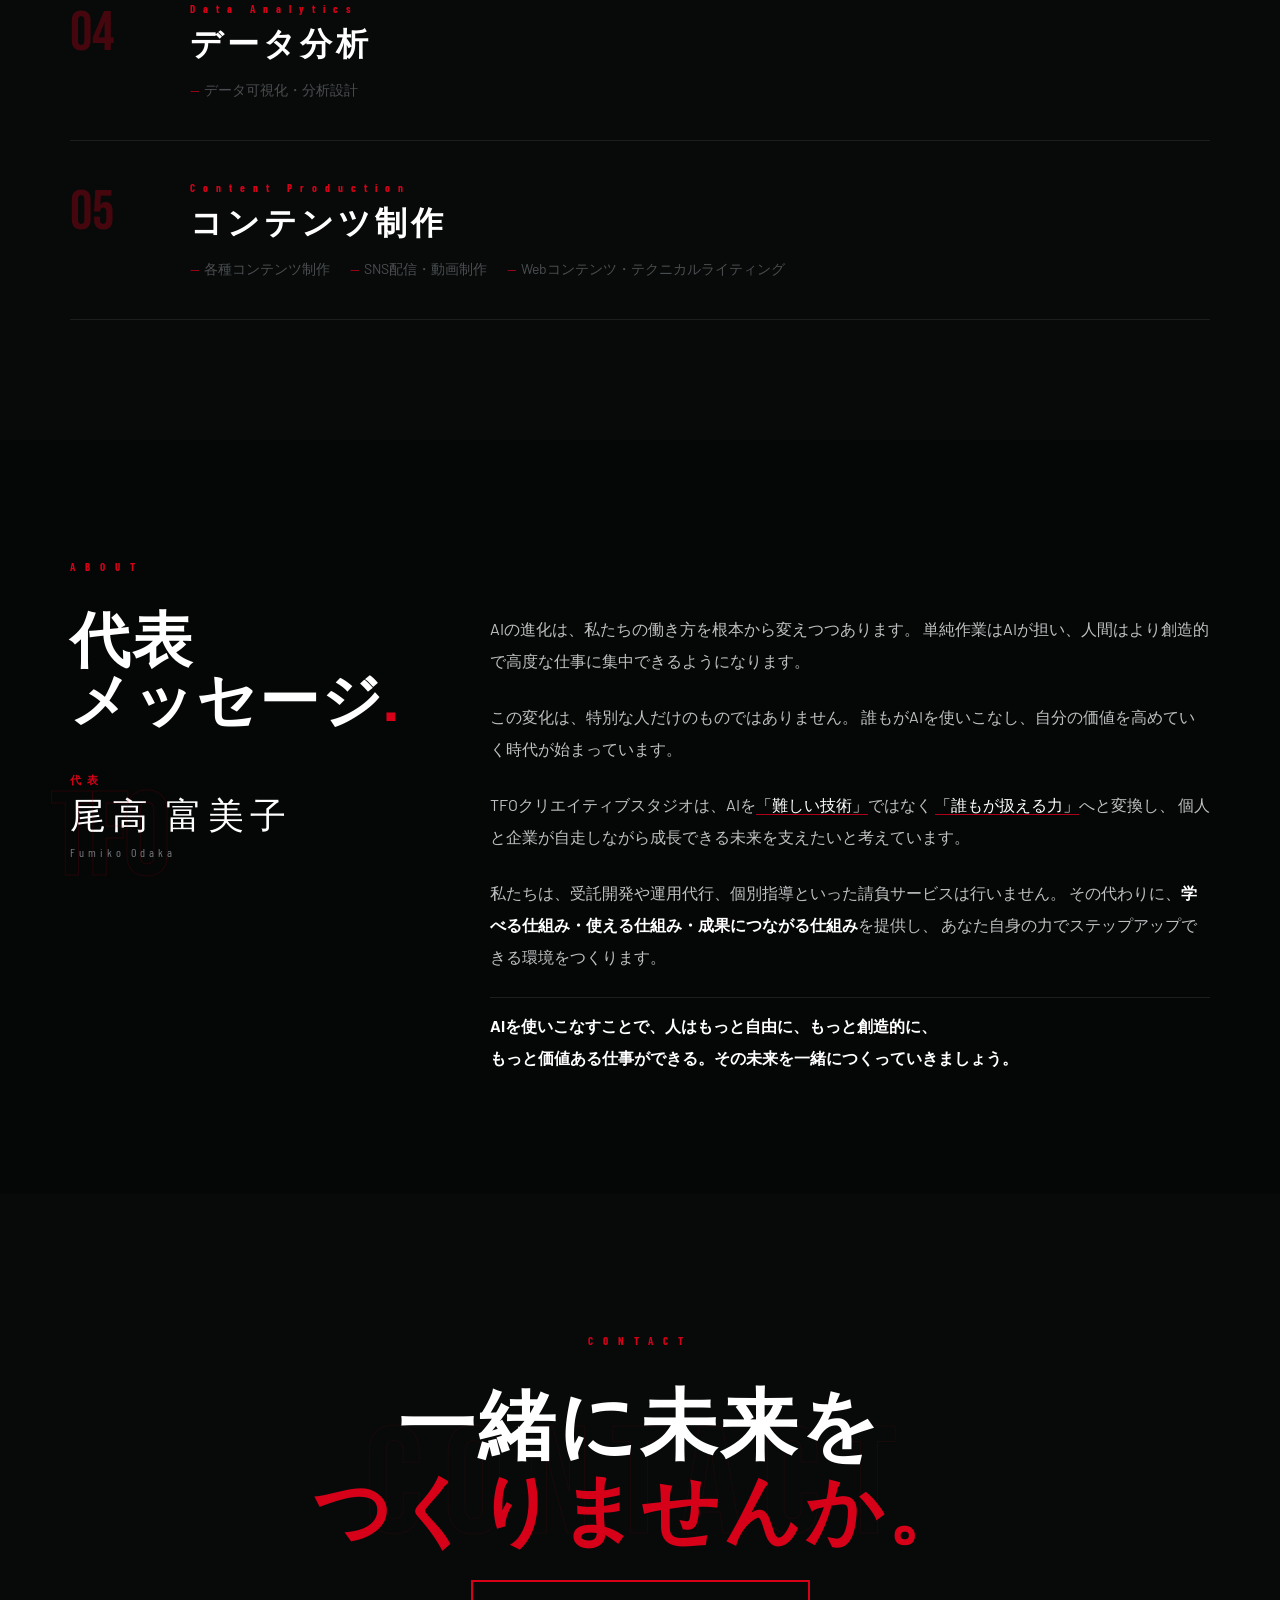
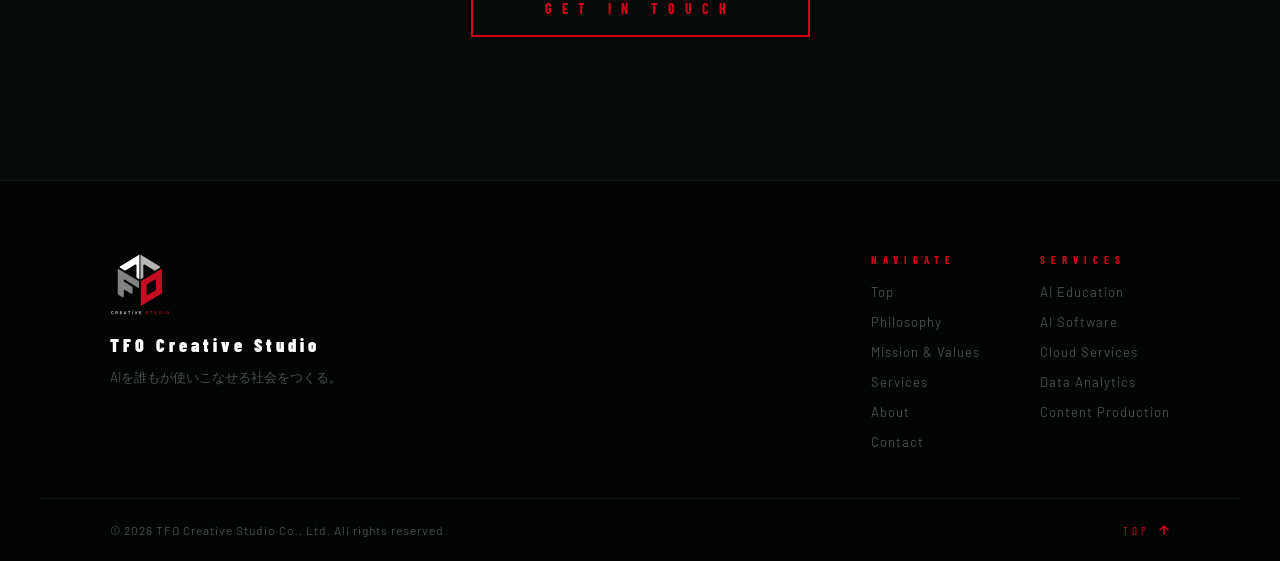
==== commit 598c3c19: "修正" ====
--- a/index.html
+++ b/index.html
@@ -252,7 +252,7 @@
           <div class="rep-name reveal-up" data-delay="0.3">
             <span class="rep-title-label">代表</span>
             <span class="rep-kanji">尾高 富美子</span>
-            <span class="rep-roman">Fumiko Otaka</span>
+            <span class="rep-roman">Fumiko Odaka</span>
           </div>
           <div class="about-logo-bg">TFO</div>
         </div>
@@ -296,9 +296,6 @@
       <div class="contact-bg-text">CONTACT</div>
       <div class="section-label reveal">CONTACT</div>
       <h2 class="contact-title reveal-up">一緒に未来を<br><span class="red">つくりませんか。</span></h2>
-      <p class="contact-body reveal-up" data-delay="0.1">
-        ご質問・ご相談はお気軽にどうぞ。
-      </p>
       <a href="mailto:contact@tfocreativestudio.com" class="btn contact-btn reveal-up" data-delay="0.2">
         GET IN TOUCH
       </a>
@@ -338,16 +335,16 @@
           <a href="#services">Data Analytics</a>
           <a href="#services">Content Production</a>
         </div>
-        <div class="footer-nav-col">
+        <!-- <div class="footer-nav-col">
           <div class="footer-nav-head">LEGAL</div>
-          <a href="/announces">電子公告（決算公告）</a>
-        </div>
+          <a href="/website/announces">電子公告（決算公告）</a>
+        </div> -->
       </nav>
 
     </div>
 
     <div class="footer-bottom">
-      <span class="footer-copy">&copy; 2026 TFO Creative Studio. All rights reserved.</span>
+      <span class="footer-copy">&copy; 2026 TFO Creative Studio Co., Ltd. All rights reserved.</span>
       <a href="#top" class="back-to-top" aria-label="ページトップへ">
         <span>TOP</span>
         <svg width="12" height="12" viewBox="0 0 12 12" fill="none">
--- a/style.css
+++ b/style.css
@@ -283,7 +283,7 @@
 
 .title {
   font-family: 'Bebas Neue', sans-serif;
-  font-size: clamp(76px, 8vw, 116px);
+  font-size: clamp(76px, 8vw, 200px);
   line-height: 0.92;
   letter-spacing: 2px;
   overflow: hidden;
@@ -439,7 +439,7 @@
 
 .section-title {
   font-family: 'Bebas Neue', sans-serif;
-  font-size: clamp(48px, 5vw, 72px);
+  font-size: clamp(48px, 5vw, 60px);
   line-height: 1.0;
   letter-spacing: 2px;
 }
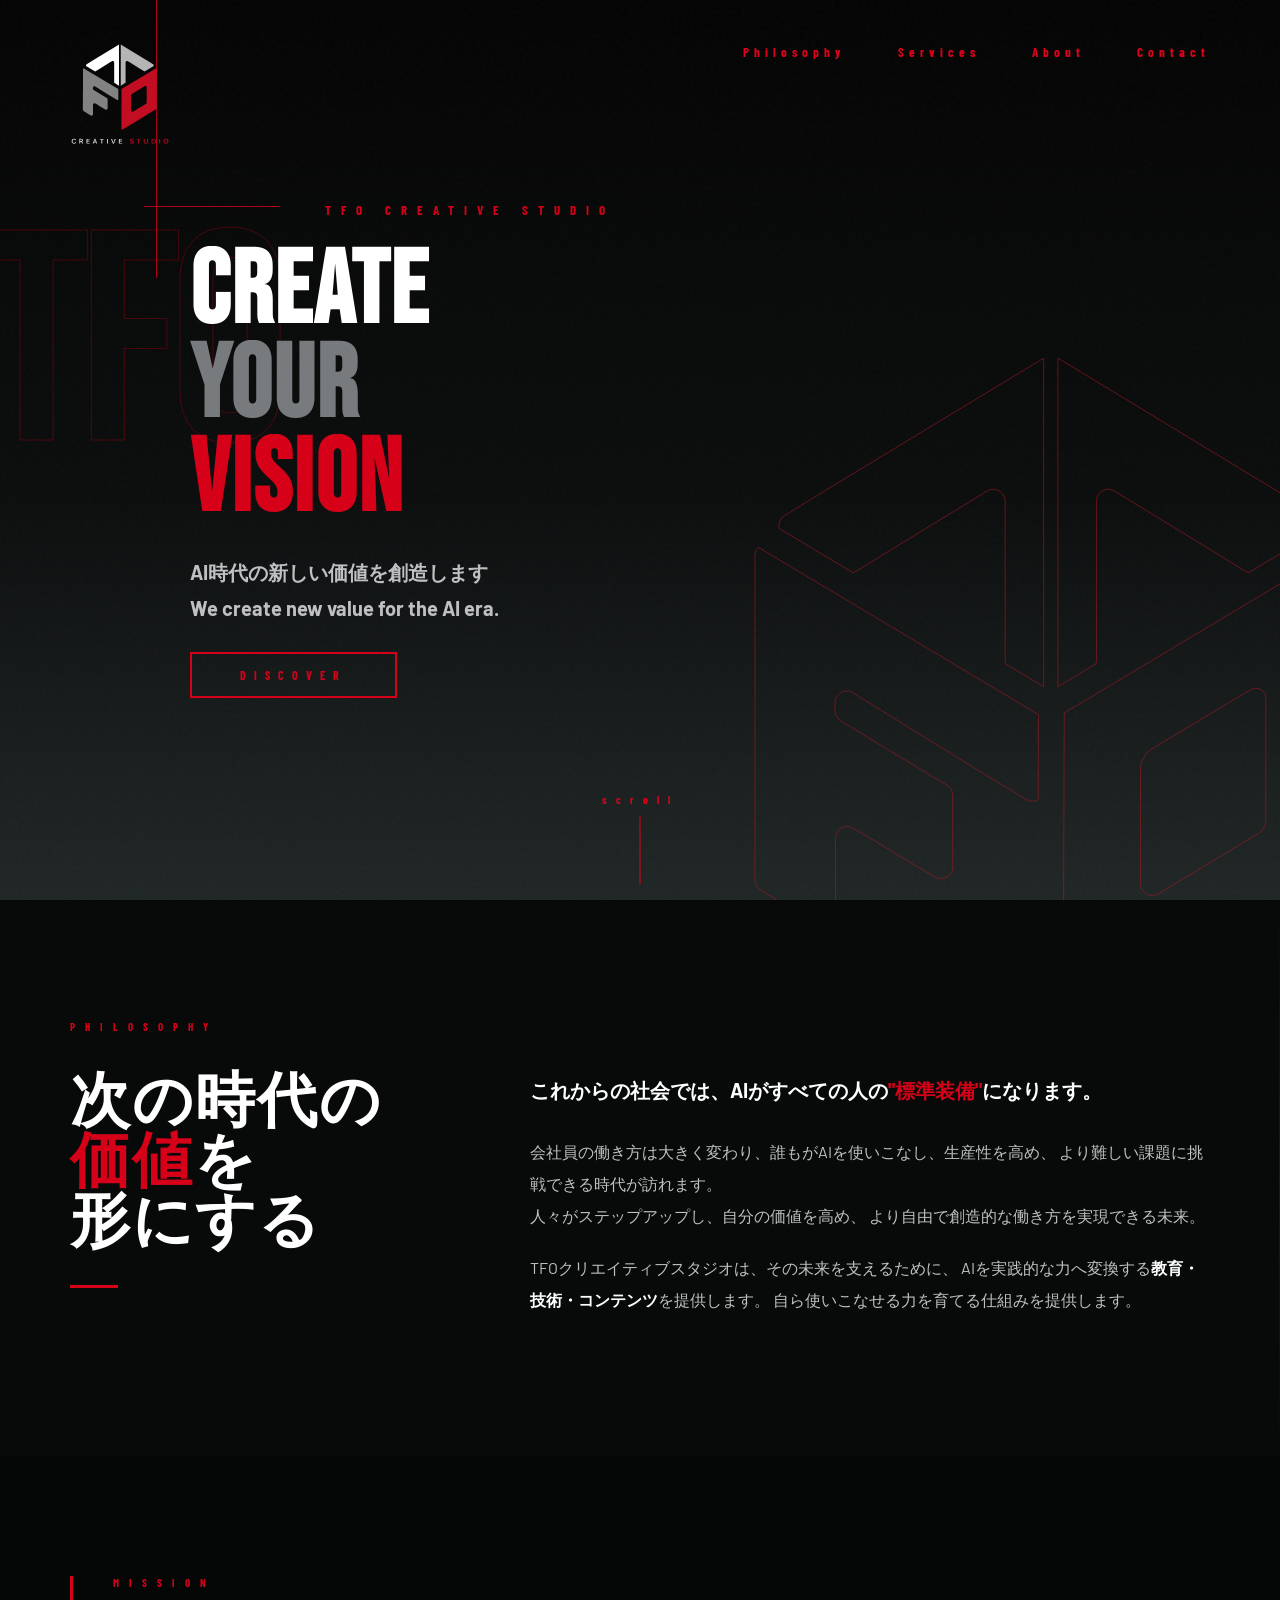
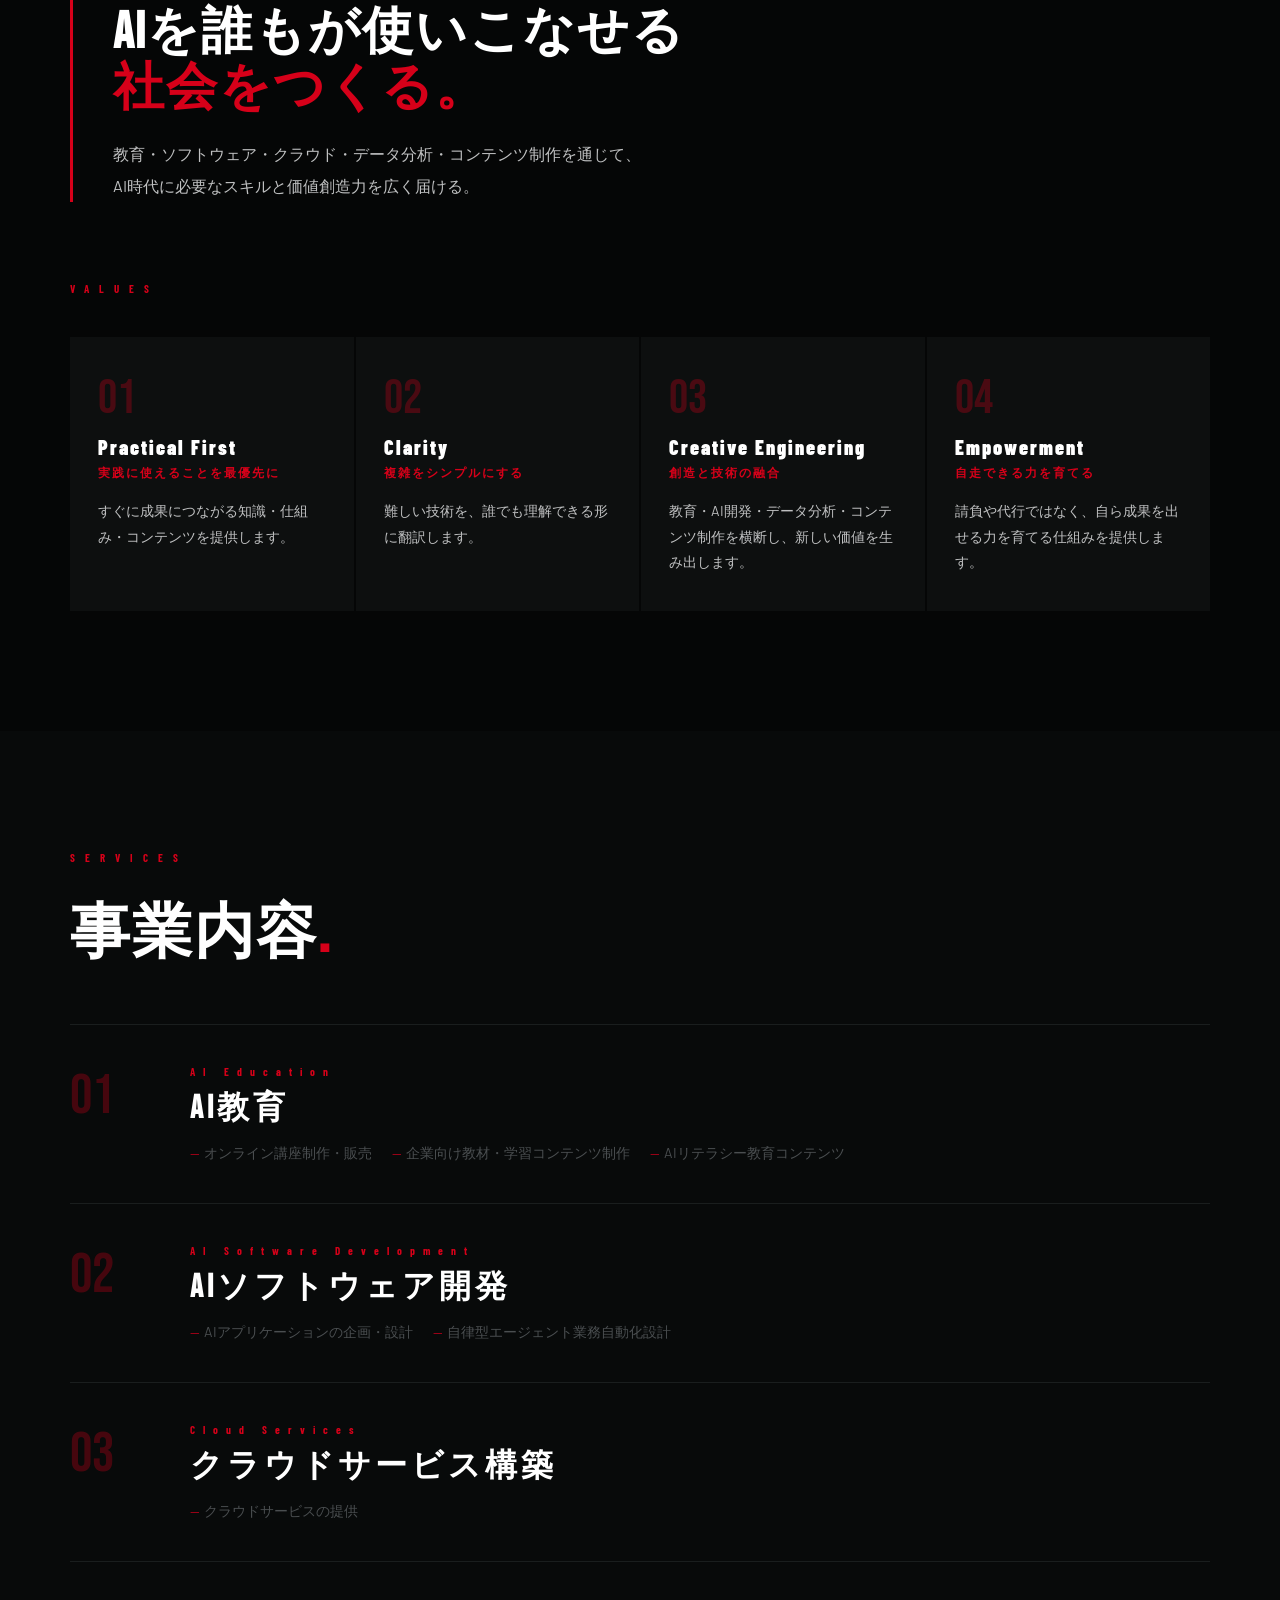
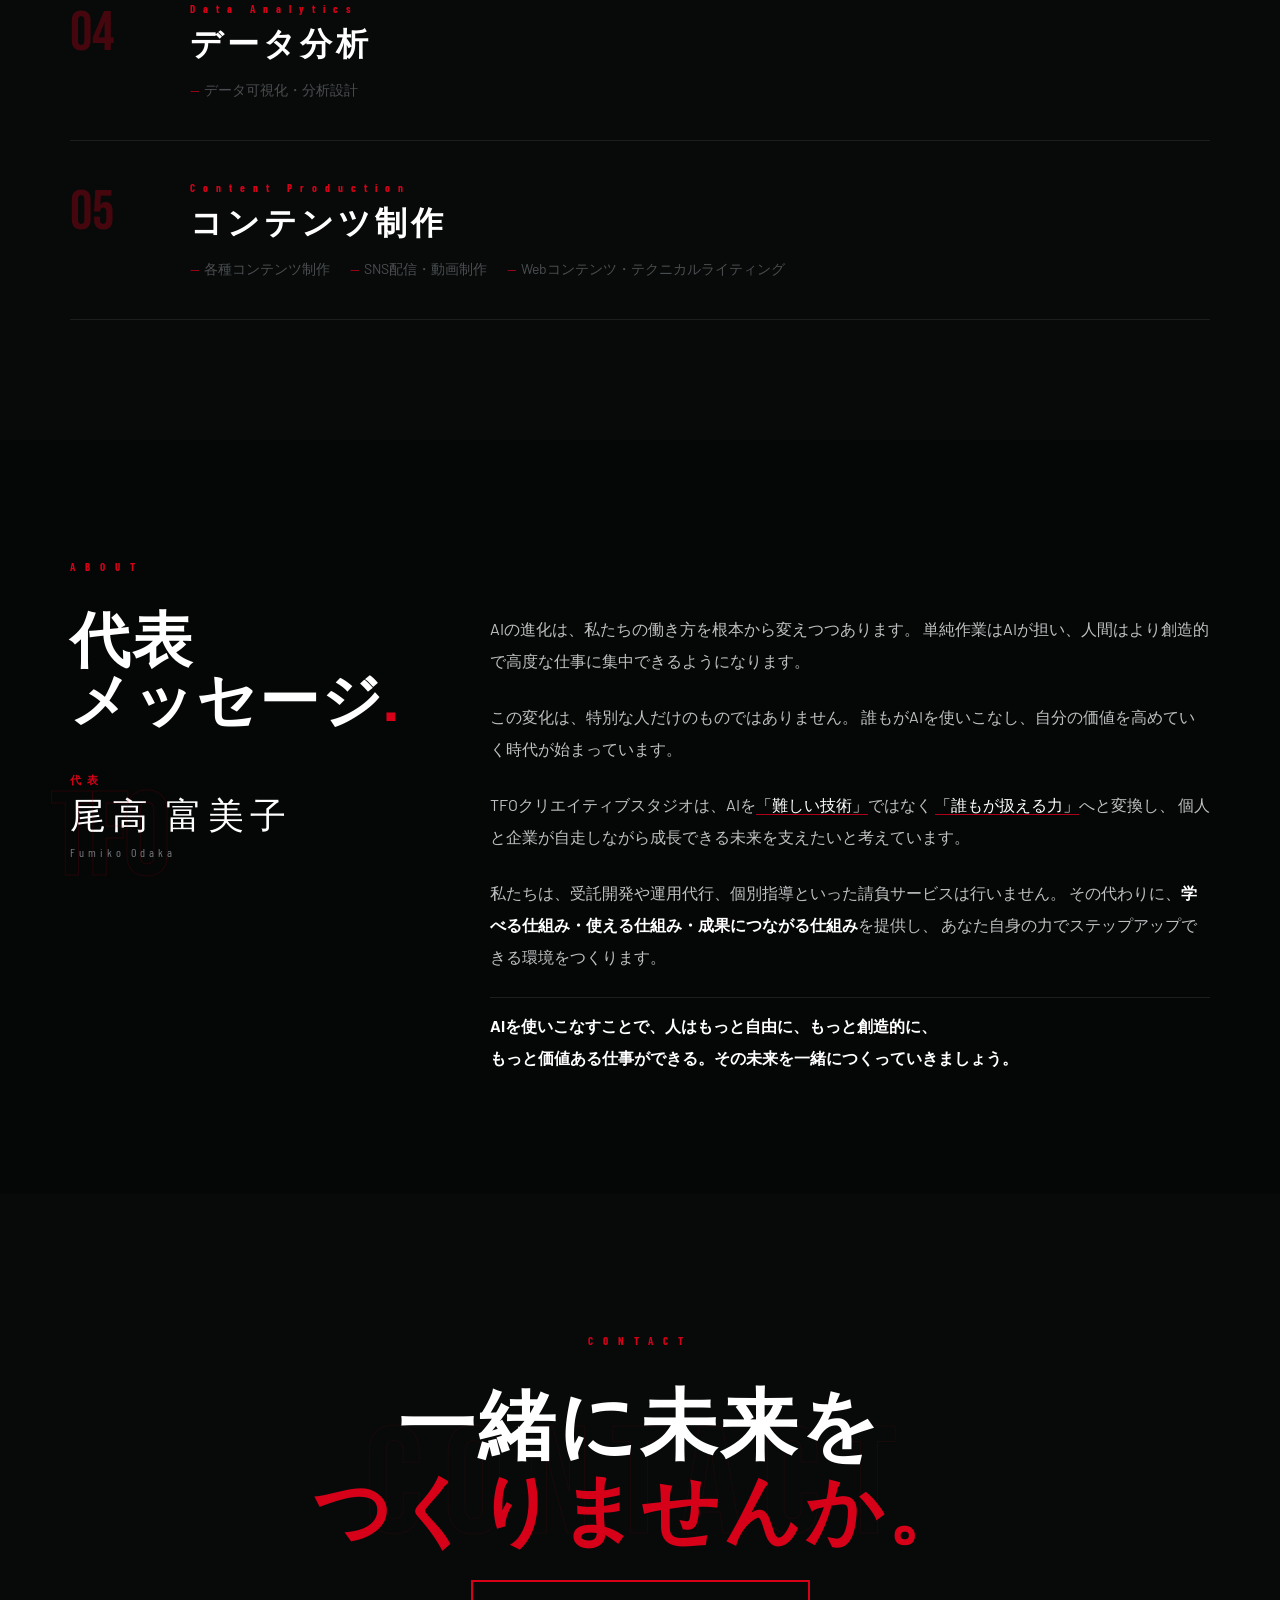
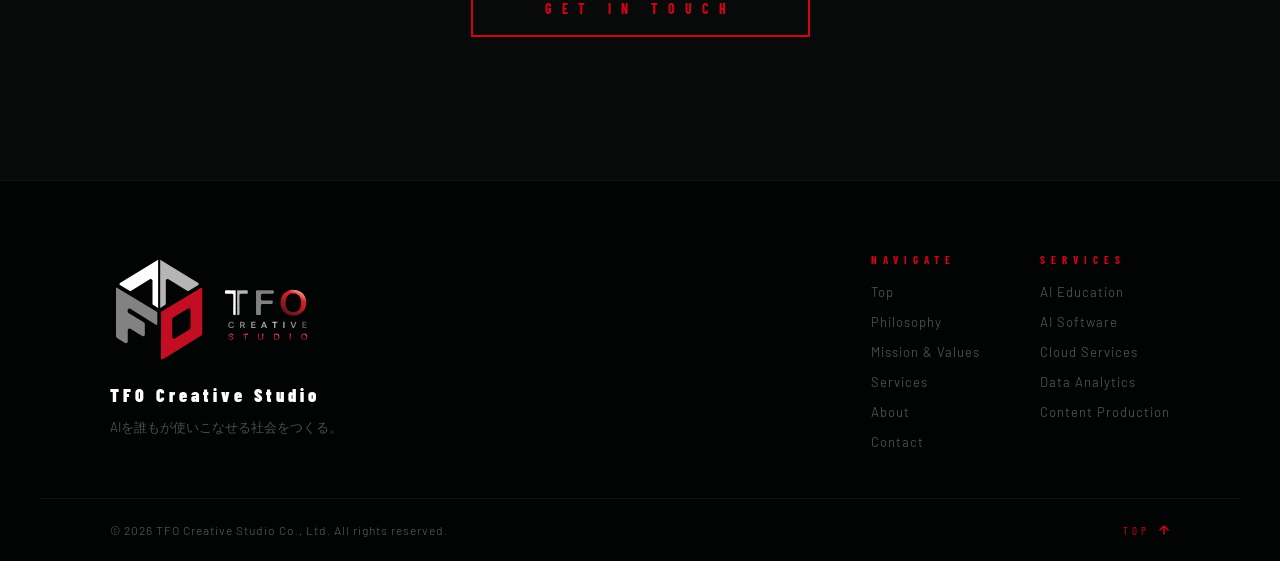
==== commit 50f298ea: "修正" ====
--- a/index.html
+++ b/index.html
@@ -311,7 +311,7 @@
 
       <div class="footer-brand">
         <div class="footer-logo">
-          <img src="pic/logo1.svg" alt="TFO Logo" />
+          <img src="pic/logo2.svg" alt="TFO Logo" />
         </div>
         <div class="footer-name">TFO Creative Studio</div>
         <p class="footer-tagline">AIを誰もが使いこなせる社会をつくる。</p>
--- a/style.css
+++ b/style.css
@@ -859,7 +859,7 @@
 }
 
 .footer-logo {
-  width: 60px;
+  width: 200px;
   margin-bottom: 16px;
 }
 
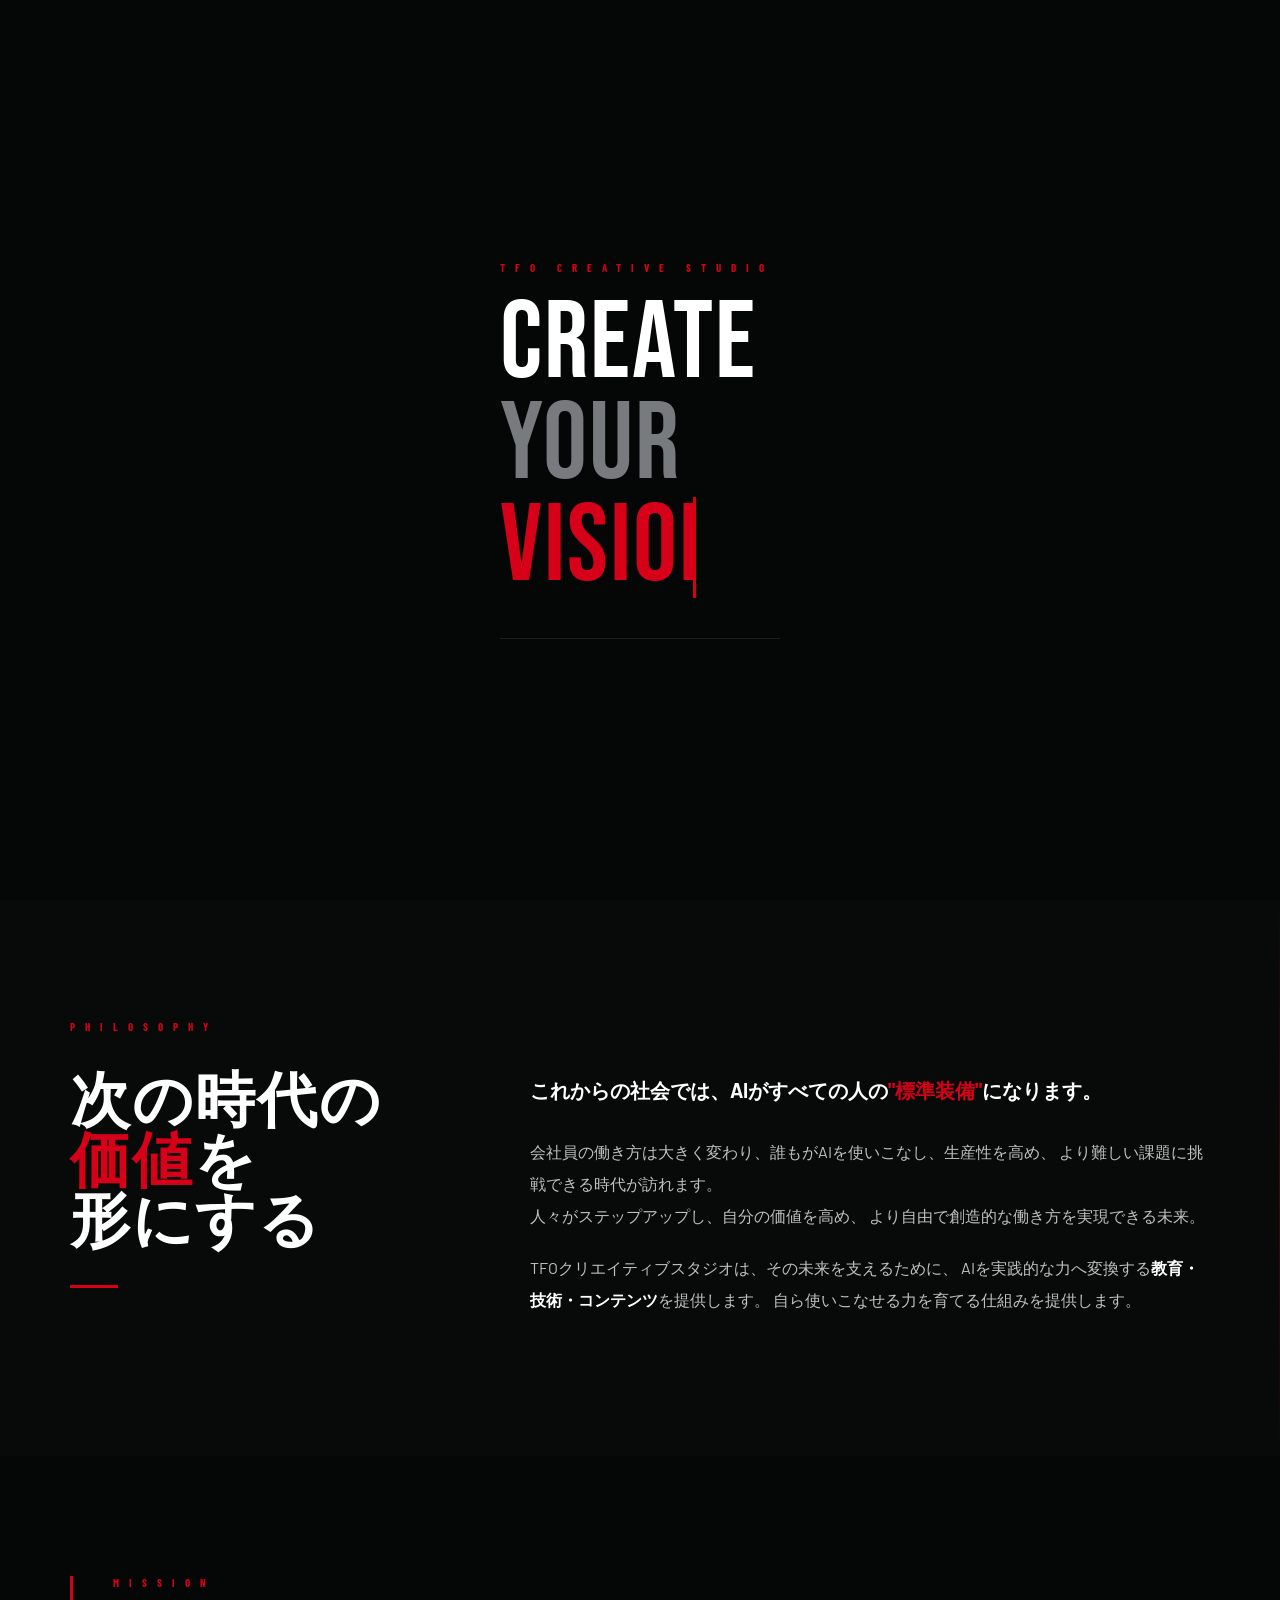
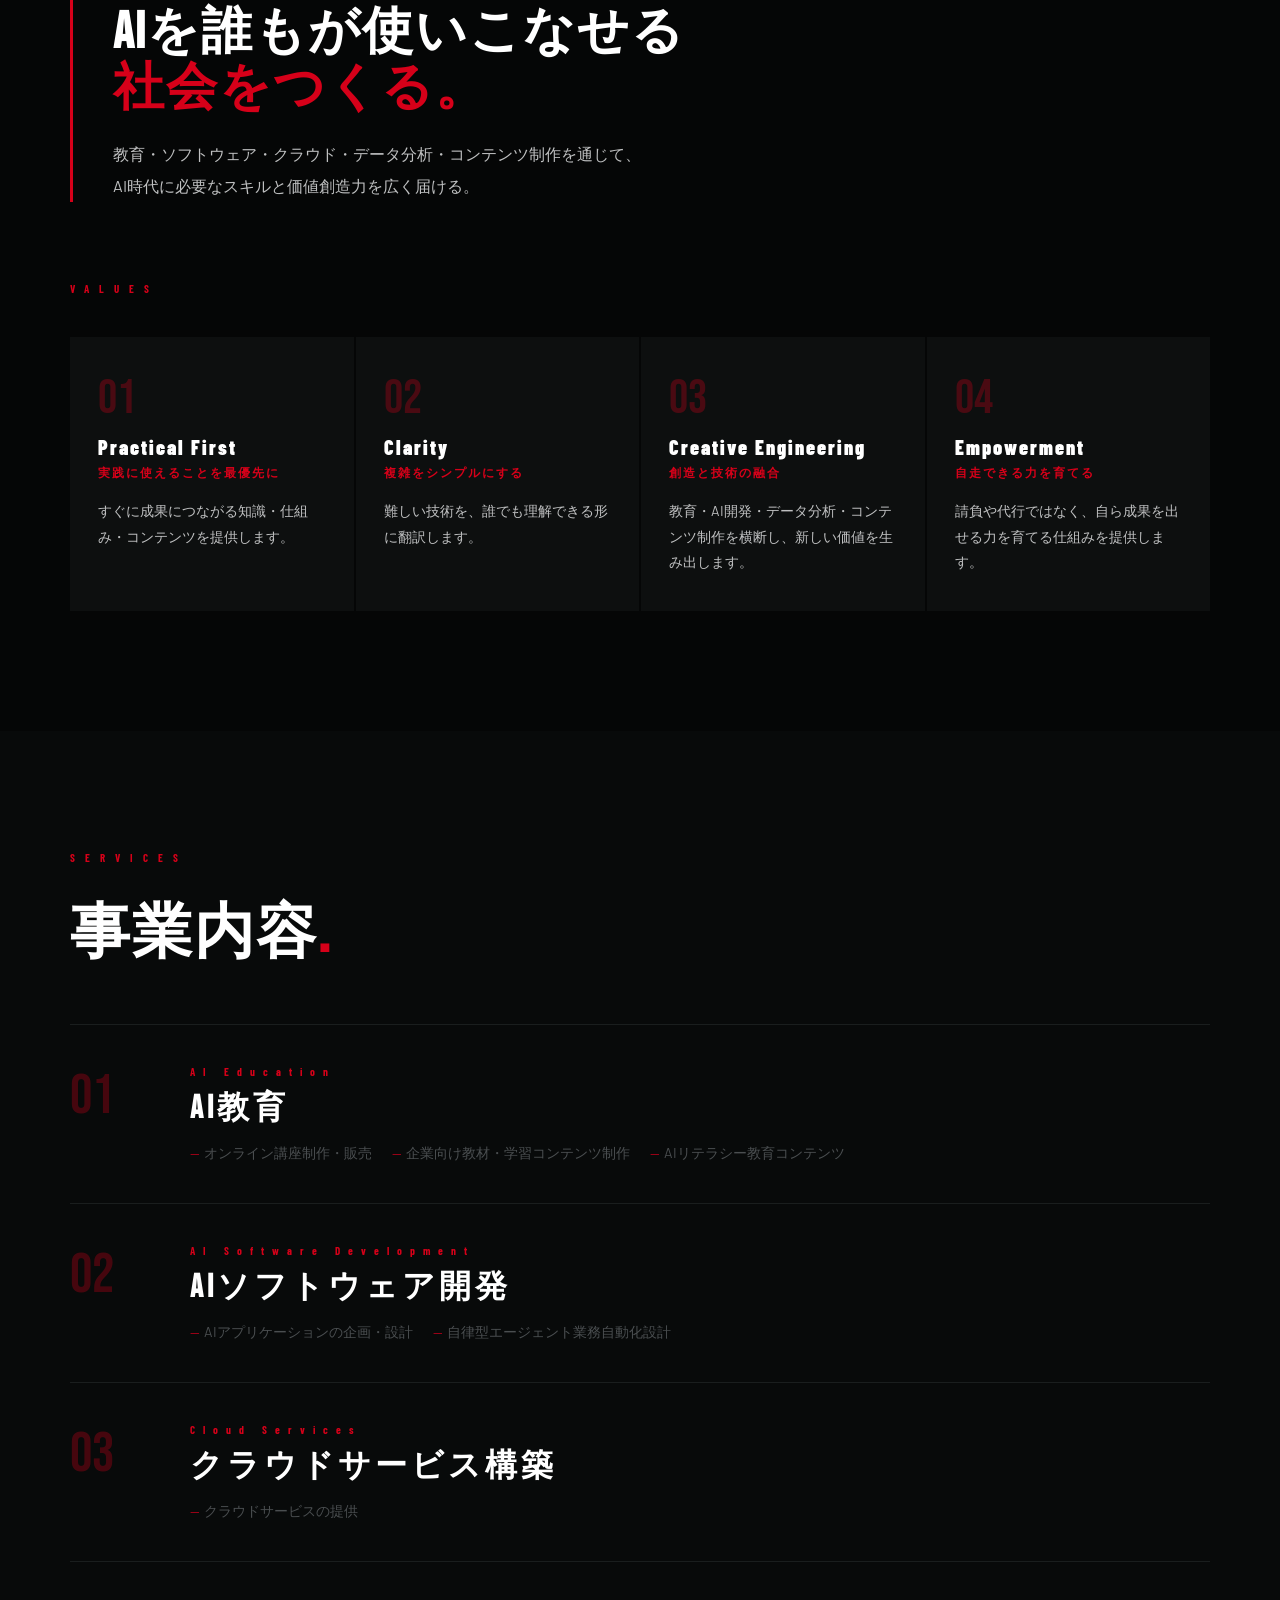
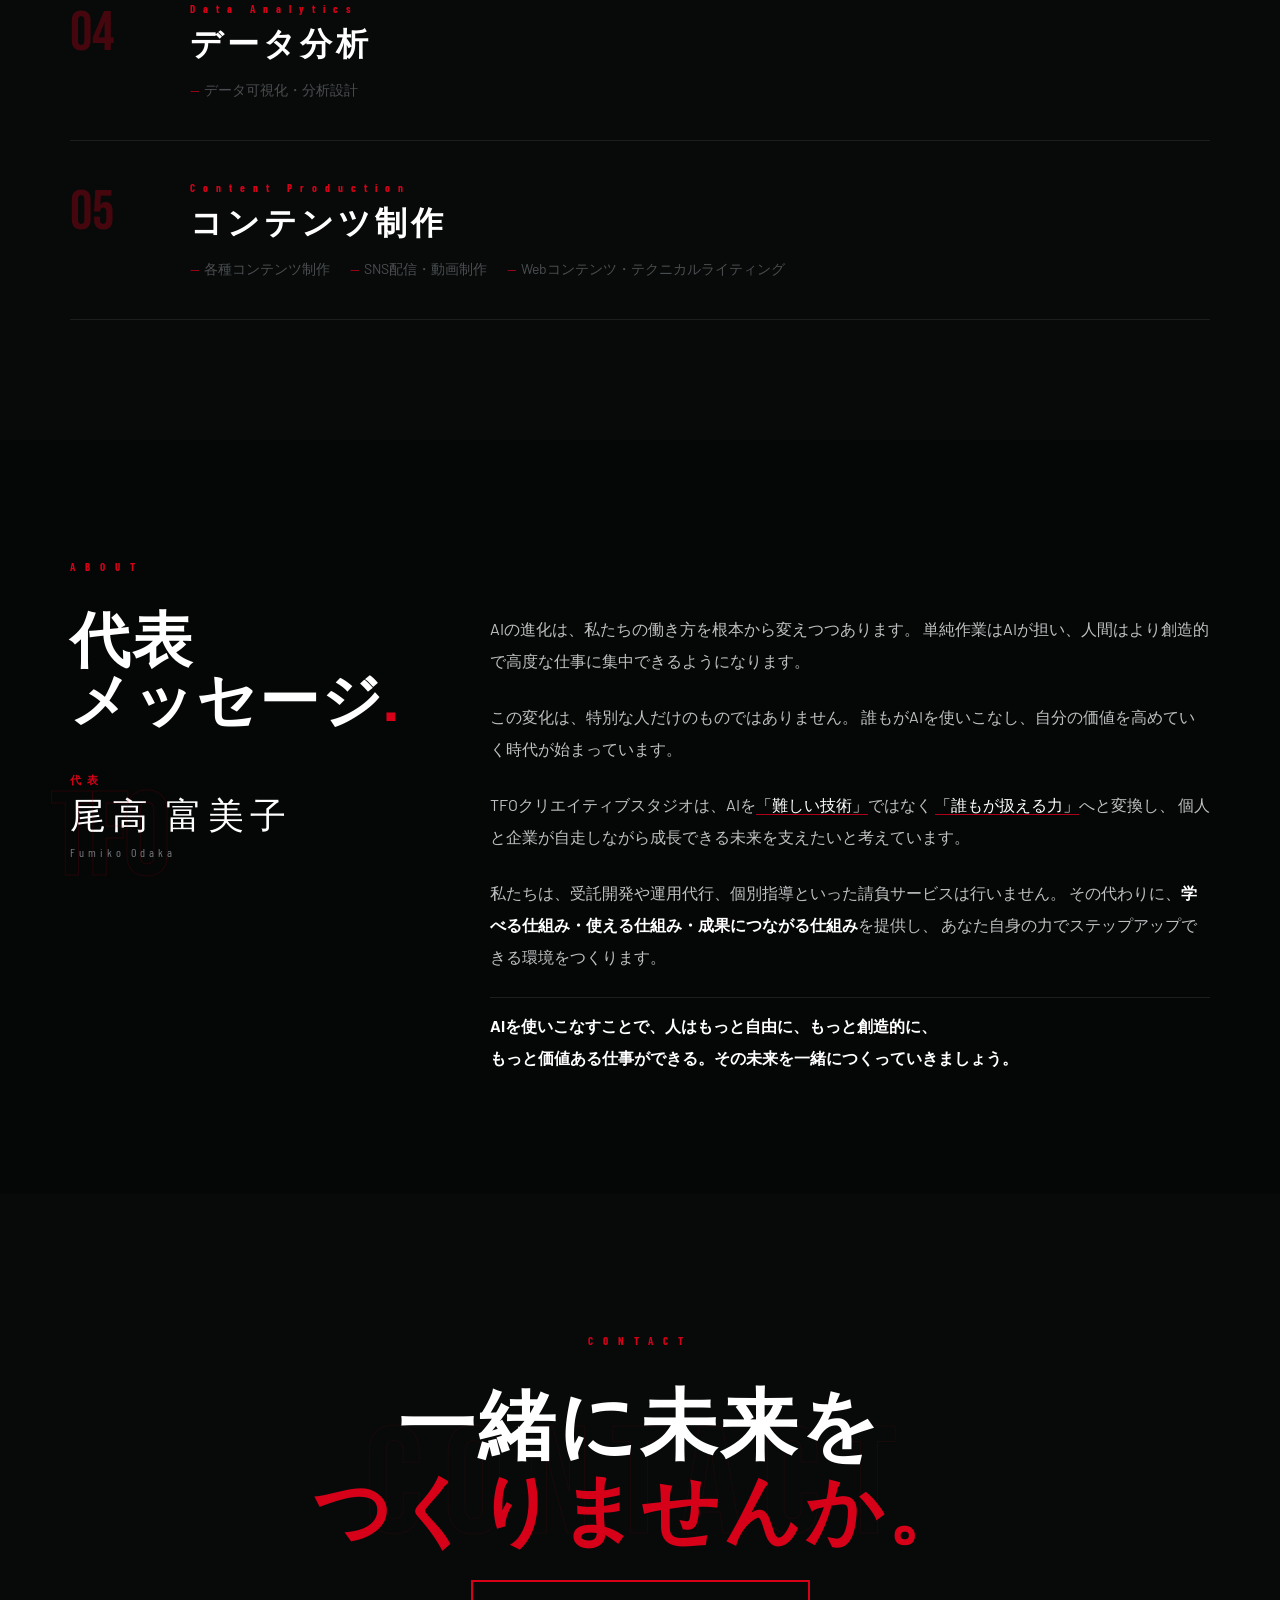
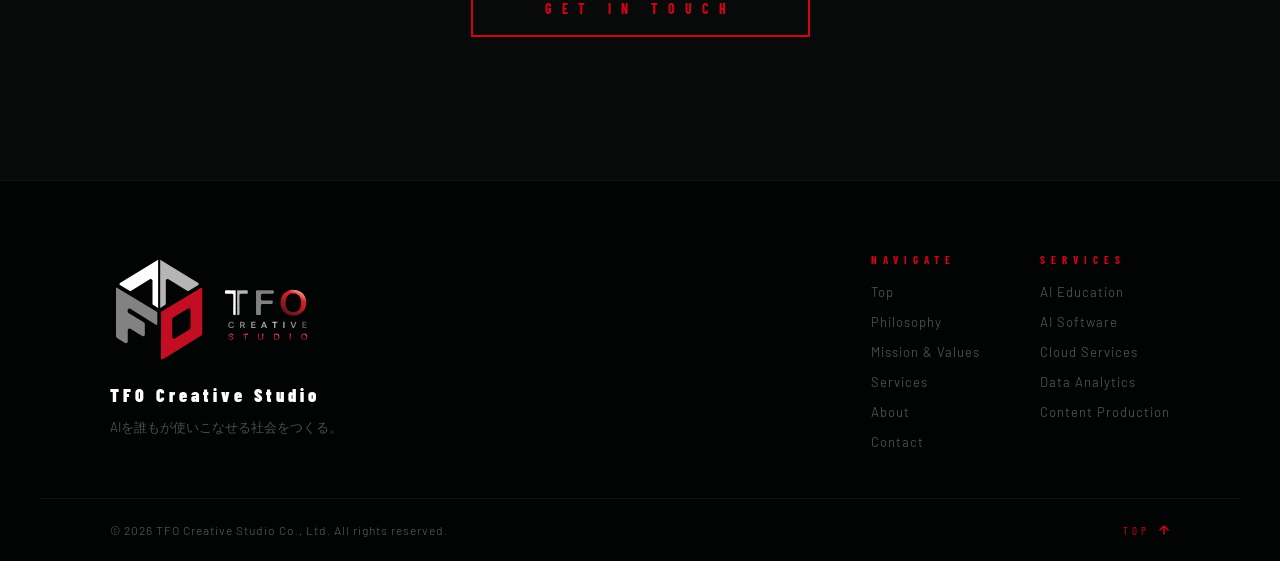
==== commit 8b4e5915: "ローディングアニメーションの追加" ====
--- a/index.html
+++ b/index.html
@@ -8,6 +8,24 @@
 </head>
 
 <body>
+
+  <!-- ==============================
+       LOADING OVERLAY
+  ============================== -->
+  <div class="loader" id="loader" aria-hidden="true">
+    <div class="loader-inner">
+      <div class="loader-company">TFO CREATIVE STUDIO</div>
+      <div class="loader-lines">
+        <span class="ll ll1">CREATE</span>
+        <span class="ll ll2">YOUR</span>
+        <span class="ll ll3">VISION</span>
+      </div>
+      <div class="loader-bar-wrap">
+        <div class="loader-bar" id="loaderBar"></div>
+      </div>
+    </div>
+    <div class="loader-cover" id="loaderCover"></div>
+  </div>
 
   <!-- ==============================
        HERO
--- a/style.css
+++ b/style.css
@@ -817,7 +817,7 @@
 
 .contact-title {
   font-family: 'Bebas Neue', sans-serif;
-  font-size: clamp(48px, 6vw, 80px);
+  font-size: clamp(45px, 6vw, 80px);
   line-height: 1.1;
   letter-spacing: 3px;
   margin-bottom: 24px;
@@ -1184,4 +1184,143 @@
     padding: 16px 40px;
     letter-spacing: 6px;
   }
+}
+
+/* ===========================
+   Touch device overrides
+   @media (hover: none) = タッチデバイス（スマホ・タブレット）では
+   ホバーが使えないため、ホバー後の色をデフォルトで適用する
+   =========================== */
+@media (hover: none) {
+
+  /* フッター ナビリンク */
+  .footer-nav a {
+    color: var(--lead-text);
+  }
+
+  /* フッター著作権テキスト */
+  .footer-copy {
+    color: var(--lead-text);
+  }
+
+  /* フッター back-to-top */
+  .back-to-top {
+    opacity: 1;
+  }
+
+  /* サービス一覧 — 箇条書きテキスト */
+  .service-body ul li {
+    color: var(--lead-text);
+  }
+
+  /* サービス一覧 — 番号 */
+  .service-index {
+    color: var(--red);
+  }
+
+  /* Valueカード — 番号 */
+  .value-num {
+    color: var(--red);
+  }
+
+  /* Valueカード — ボーダー */
+  .value-card {
+    border-top-color: var(--red);
+    background: #111414;
+  }
+
+}
+
+/* ===========================
+   LOADING OVERLAY
+   =========================== */
+.loader {
+  position: fixed;
+  inset: 0;
+  background: #050606;
+  z-index: 9999;
+  display: flex;
+  align-items: center;
+  justify-content: center;
+  pointer-events: all;
+}
+
+.loader-cover {
+  position: absolute;
+  inset: 0;
+  background: var(--red);
+  transform: scaleX(0);
+  transform-origin: left;
+  z-index: 2;
+}
+
+.loader-inner {
+  display: flex;
+  flex-direction: column;
+  align-items: flex-start;
+  position: relative;
+  z-index: 1;
+  padding: 0 40px;
+}
+
+/* 会社名 */
+.loader-company {
+  font-family: 'Barlow Condensed', sans-serif;
+  font-size: 11px;
+  letter-spacing: 10px;
+  color: var(--red);
+  font-weight: 700;
+  margin-bottom: 20px;
+  overflow: hidden;
+  white-space: nowrap;
+  width: 0;
+  border-right: 2px solid transparent;
+}
+
+/* タイプライター各行 */
+.loader-lines {
+  display: flex;
+  flex-direction: column;
+  margin-bottom: 40px;
+}
+
+.ll {
+  font-family: 'Bebas Neue', sans-serif;
+  font-size: clamp(64px, 9vw, 110px);
+  line-height: 0.92;
+  letter-spacing: 2px;
+  overflow: hidden;
+  white-space: nowrap;
+  width: 0;
+  display: block;
+  border-right: 3px solid transparent;
+}
+
+.ll1 { color: #ffffff; }
+.ll2 { color: var(--gray-text); }
+.ll3 { color: var(--red); }
+
+/* プログレスバー */
+.loader-bar-wrap {
+  width: 100%;
+  min-width: 280px;
+  height: 1px;
+  background: #1a1e1e;
+  overflow: hidden;
+}
+
+.loader-bar {
+  height: 100%;
+  width: 0%;
+  background: var(--red);
+}
+
+.loader.done {
+  pointer-events: none;
+}
+
+@media (max-width: 768px) {
+  .loader-inner {
+    padding: 0 24px;
+  }
 }
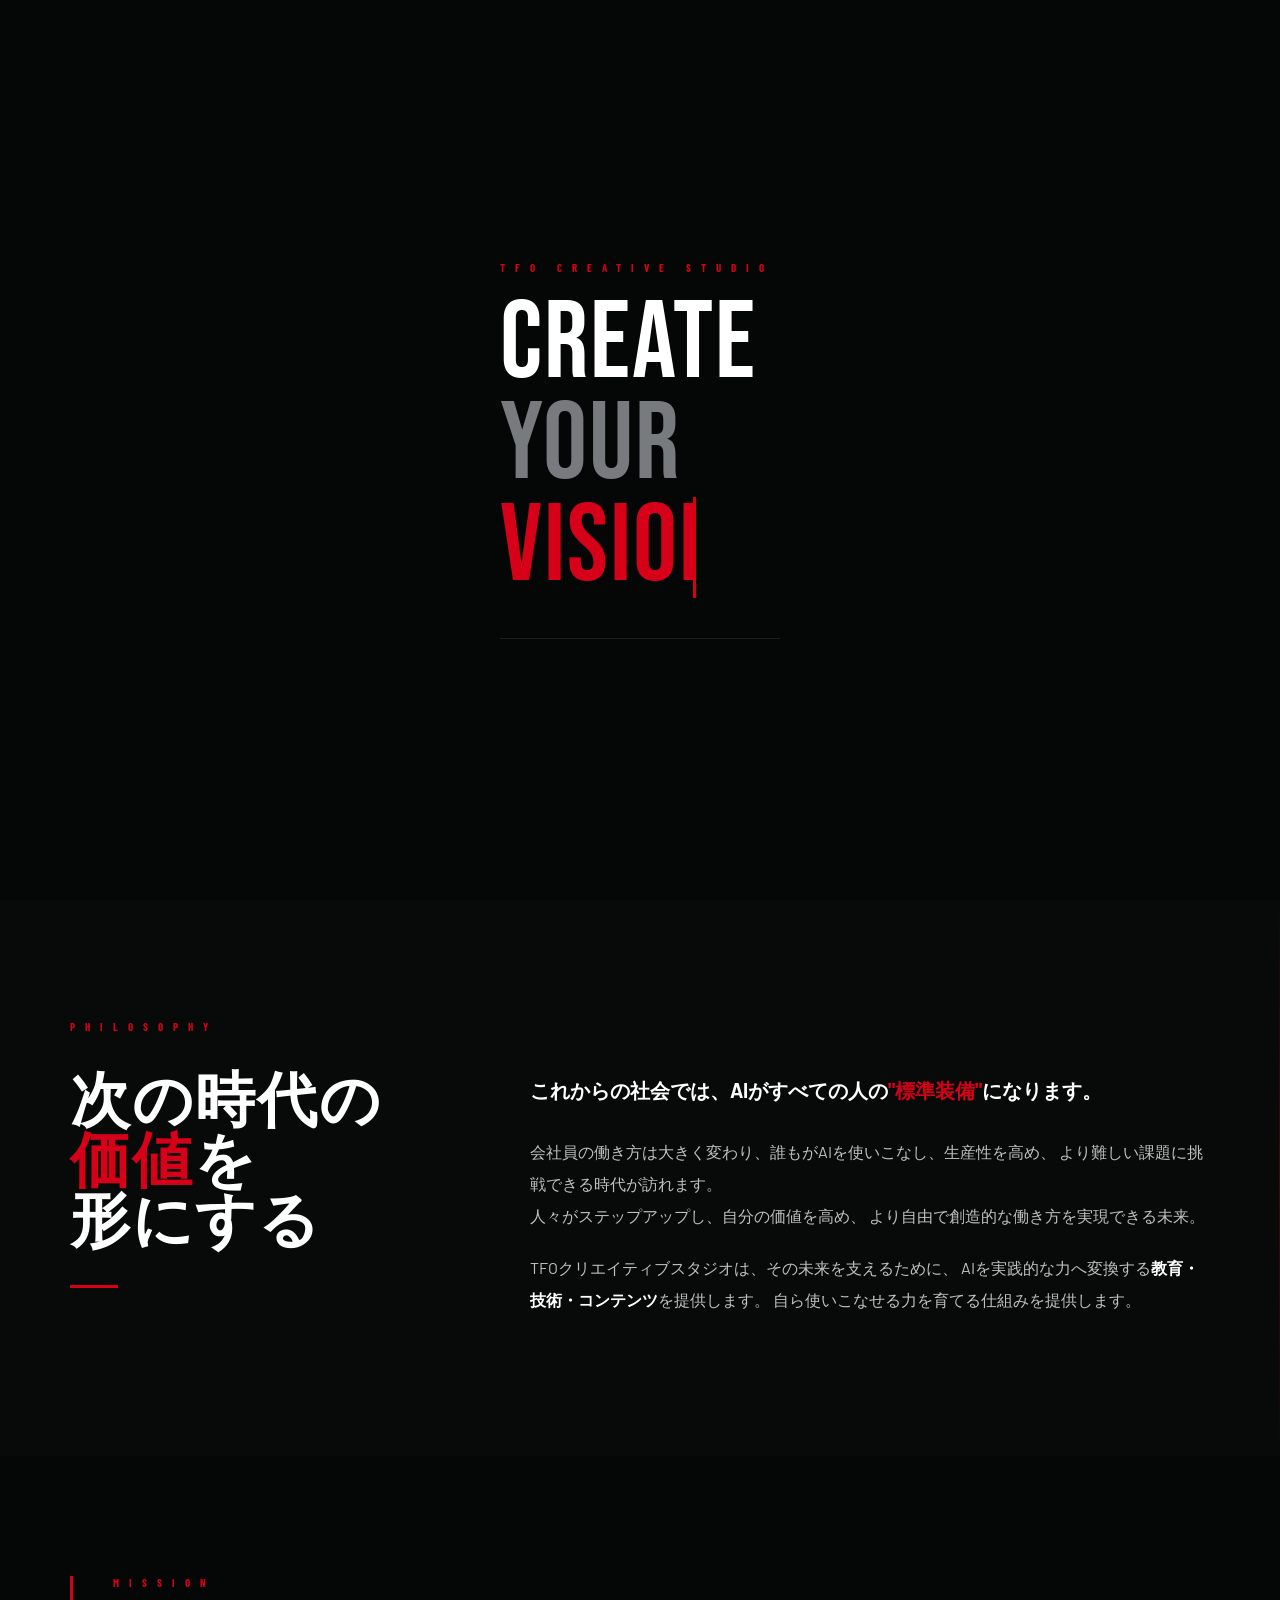
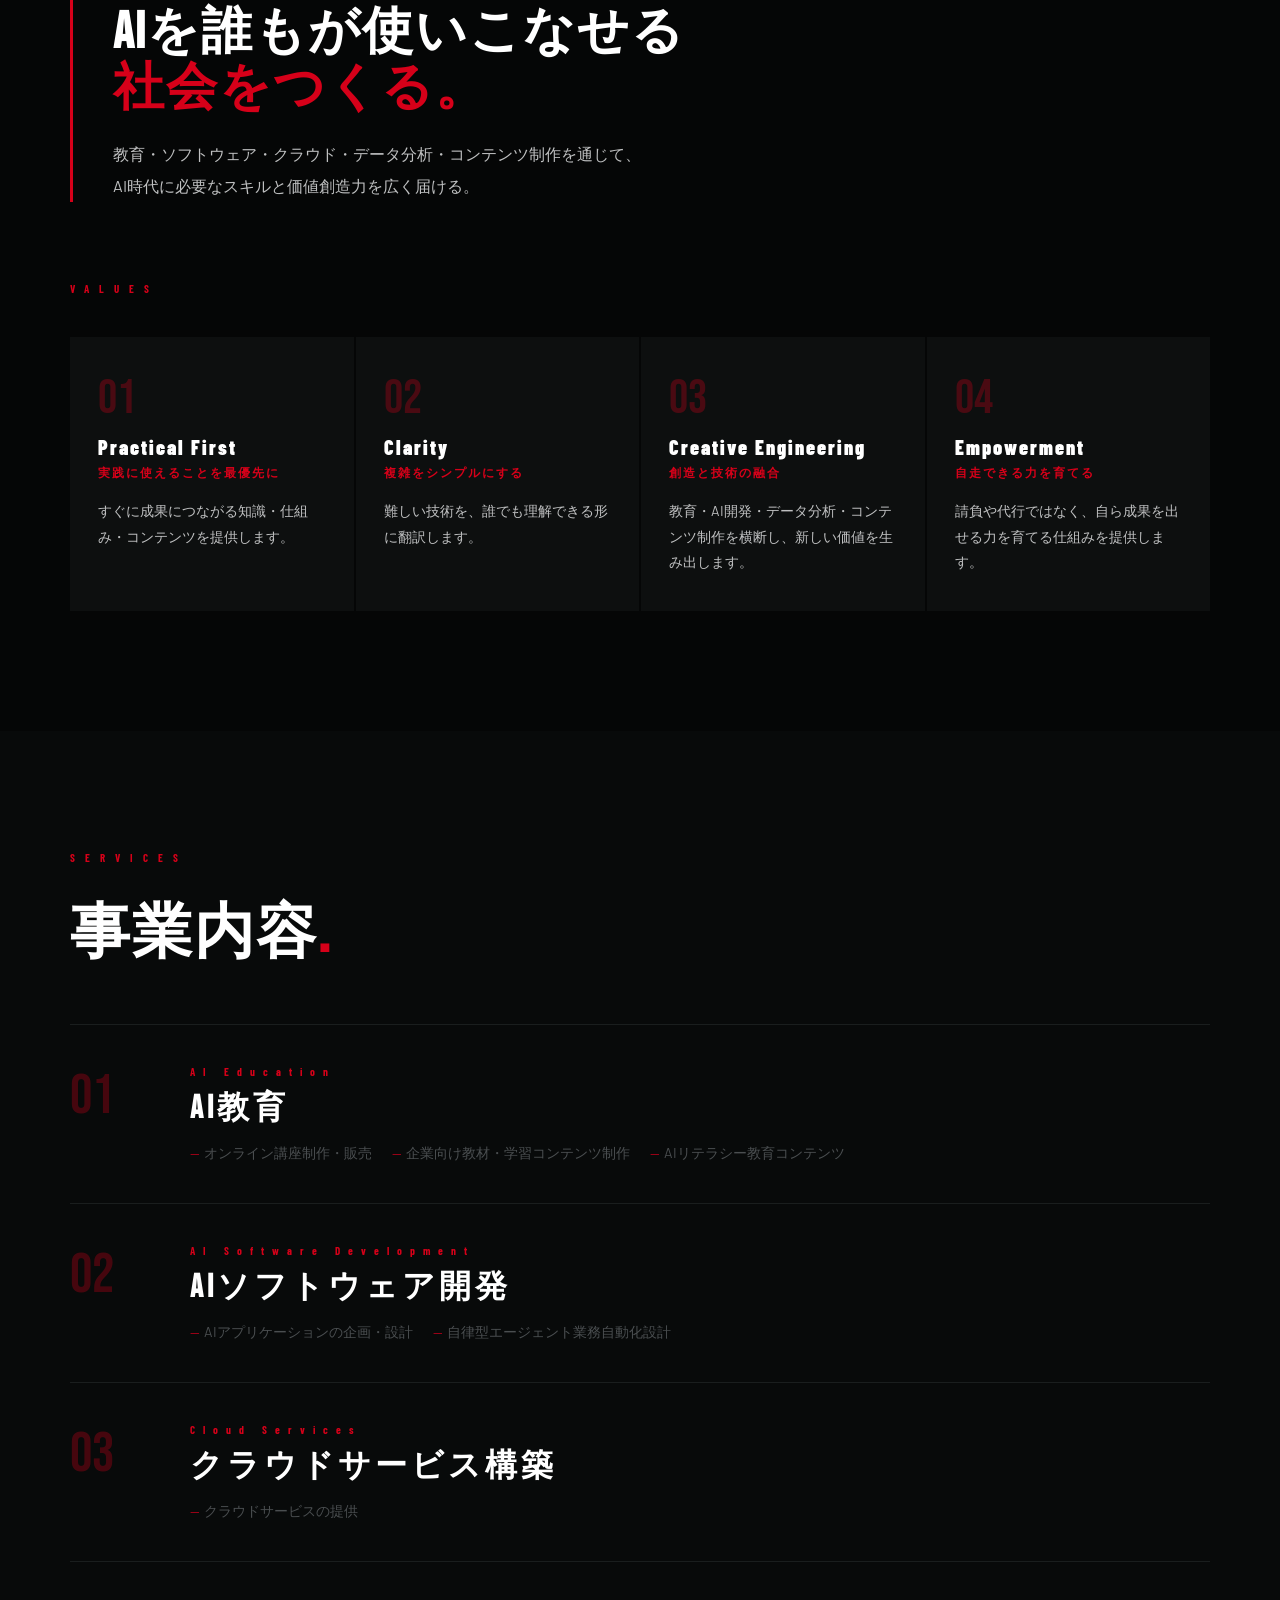
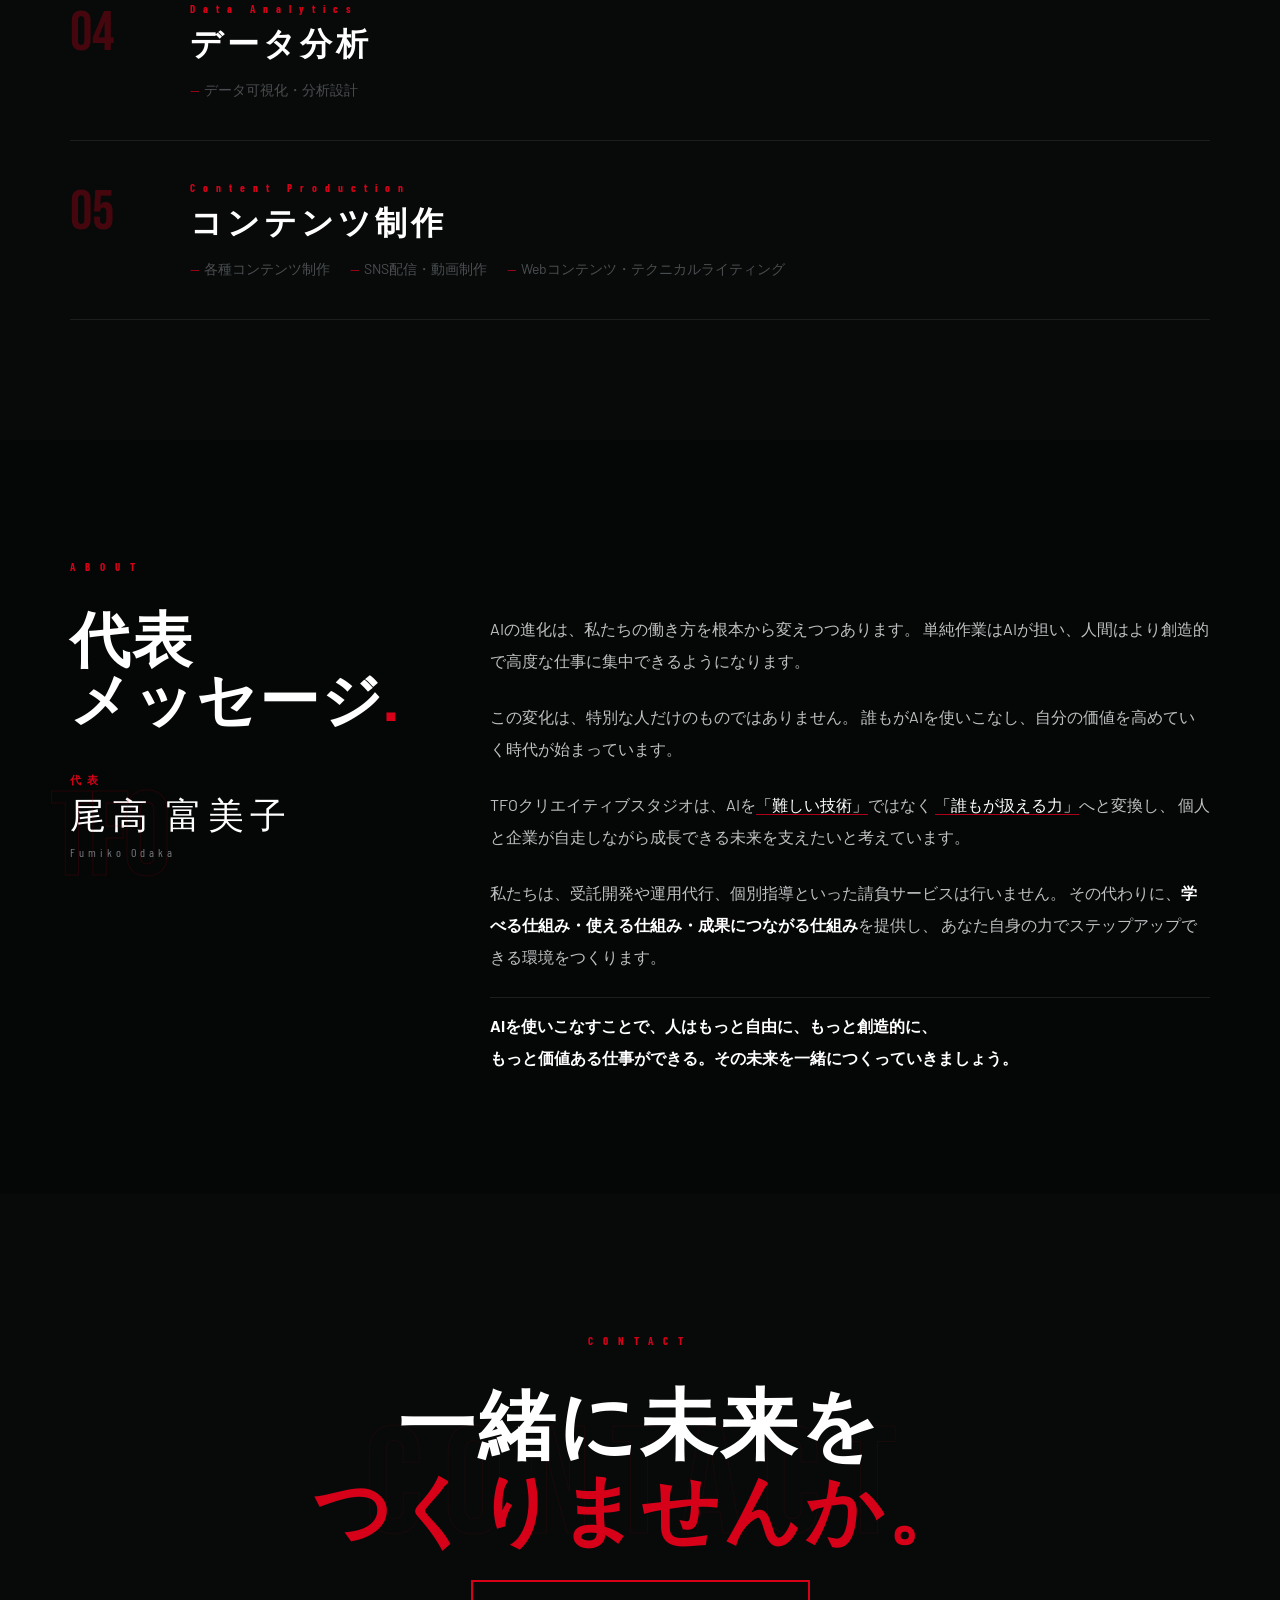
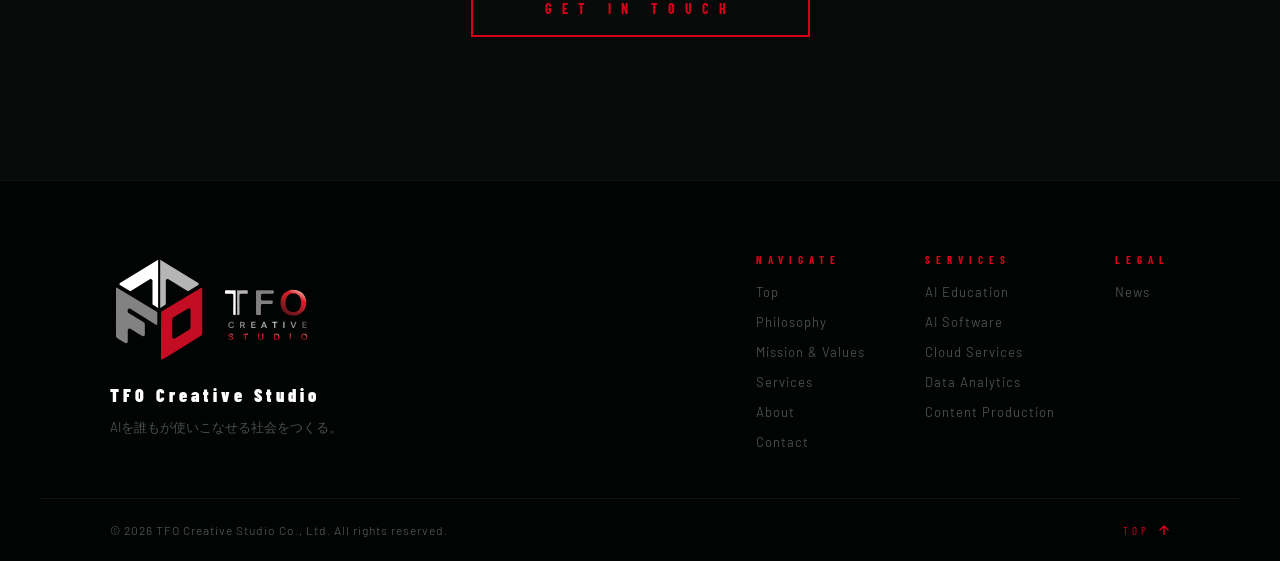
==== commit e68b01b7: "SEO" ====
--- a/index.html
+++ b/index.html
@@ -3,7 +3,108 @@
 <head>
   <meta charset="UTF-8" />
   <meta name="viewport" content="width=device-width, initial-scale=1.0" />
-  <title>TFO Creative Studio</title>
+
+  <!-- =============================================
+       BASIC SEO
+  ============================================= -->
+  <title>TFO Creative Studio | TFOクリエイティブスタジオ — AI時代の教育・開発・コンテンツ</title>
+  <meta name="description" content="TFOクリエイティブスタジオ（TFO Creative Studio）は、AI教育・AIソフトウェア開発・クラウドサービス・データ分析・コンテンツ制作を通じて、AI時代に必要なスキルと価値創造力を広く届けます。" />
+  <meta name="keywords" content="TFO,TFOクリエイティブスタジオ,TFO Creative Studio,AI教育,AI学習,AIソフトウェア開発,クラウドサービス,データ分析,コンテンツ制作,AIリテラシー,オンライン講座,業務自動化,尾高富美子" />
+  <meta name="author" content="TFO Creative Studio" />
+  <meta name="robots" content="index, follow" />
+  <link rel="canonical" href="https://www.tfocreativestudio.com/" />
+
+  <!-- =============================================
+       OGP (Open Graph / SNS シェア)
+  ============================================= -->
+  <meta property="og:type" content="website" />
+  <meta property="og:site_name" content="TFO Creative Studio" />
+  <meta property="og:title" content="TFO Creative Studio | TFOクリエイティブスタジオ" />
+  <meta property="og:description" content="AI教育・AIソフトウェア開発・クラウドサービス・データ分析・コンテンツ制作。TFOクリエイティブスタジオは、AIを誰もが使いこなせる社会をつくります。" />
+  <meta property="og:url" content="https://www.tfocreativestudio.com/" />
+  <meta property="og:image" content="https://www.tfocreativestudio.com/pic/ogp.png" />
+  <meta property="og:locale" content="ja_JP" />
+
+  <!-- =============================================
+       Twitter Card
+  ============================================= -->
+  <meta name="twitter:card" content="summary_large_image" />
+  <meta name="twitter:title" content="TFO Creative Studio | TFOクリエイティブスタジオ" />
+  <meta name="twitter:description" content="AI教育・AIソフトウェア開発・クラウドサービス・データ分析・コンテンツ制作。AIを誰もが使いこなせる社会をつくる。" />
+  <meta name="twitter:image" content="https://www.tfocreativestudio.com/pic/ogp.png" />
+
+  <!-- =============================================
+       構造化データ (JSON-LD)
+       Organization / WebSite / BreadcrumbList
+  ============================================= -->
+  <script type="application/ld+json">
+  {
+    "@context": "https://schema.org",
+    "@graph": [
+      {
+        "@type": "Organization",
+        "@id": "https://www.tfocreativestudio.com/#organization",
+        "name": "TFO Creative Studio",
+        "alternateName": ["TFOクリエイティブスタジオ", "TFO"],
+        "url": "https://www.tfocreativestudio.com/",
+        "logo": {
+          "@type": "ImageObject",
+          "url": "https://www.tfocreativestudio.com/pic/logo1.svg"
+        },
+        "description": "AI教育・AIソフトウェア開発・クラウドサービス・データ分析・コンテンツ制作を通じて、AI時代に必要なスキルと価値創造力を広く届けます。",
+        "founder": {
+          "@type": "Person",
+          "name": "尾高 富美子",
+          "alternateName": "Fumiko Odaka"
+        },
+        "contactPoint": {
+          "@type": "ContactPoint",
+          "contactType": "customer service",
+          "email": "contact@tfocreativestudio.com",
+          "availableLanguage": ["Japanese", "English"]
+        },
+        "sameAs": []
+      },
+      {
+        "@type": "WebSite",
+        "@id": "https://www.tfocreativestudio.com/#website",
+        "url": "https://www.tfocreativestudio.com/",
+        "name": "TFO Creative Studio",
+        "publisher": {
+          "@id": "https://www.tfocreativestudio.com/#organization"
+        },
+        "inLanguage": "ja"
+      },
+      {
+        "@type": "WebPage",
+        "@id": "https://www.tfocreativestudio.com/#webpage",
+        "url": "https://www.tfocreativestudio.com/",
+        "name": "TFO Creative Studio | TFOクリエイティブスタジオ",
+        "isPartOf": {
+          "@id": "https://www.tfocreativestudio.com/#website"
+        },
+        "about": {
+          "@id": "https://www.tfocreativestudio.com/#organization"
+        },
+        "description": "AI教育・AIソフトウェア開発・クラウドサービス・データ分析・コンテンツ制作。TFOクリエイティブスタジオは、AIを誰もが使いこなせる社会をつくります。",
+        "inLanguage": "ja"
+      }
+    ]
+  }
+  </script>
+
+  <!-- =============================================
+       Favicon（実ファイルに合わせて変更してください）
+  ============================================= -->
+  <link rel="icon" type="image/svg+xml" href="/pic/logo1.svg" />
+  <link rel="apple-touch-icon" href="/pic/apple-touch-icon.png" />
+
+  <!-- =============================================
+       パフォーマンス
+  ============================================= -->
+  <link rel="preconnect" href="https://fonts.googleapis.com" />
+  <link rel="dns-prefetch" href="https://fonts.googleapis.com" />
+
   <link rel="stylesheet" href="style.css" />
 </head>
 
@@ -353,10 +454,11 @@
           <a href="#services">Data Analytics</a>
           <a href="#services">Content Production</a>
         </div>
-        <!-- <div class="footer-nav-col">
+        <div class="footer-nav-col">
           <div class="footer-nav-head">LEGAL</div>
-          <a href="/website/announces">電子公告（決算公告）</a>
-        </div> -->
+          <a href="/news">News</a>
+          <!-- <a href="/announces">電子公告（決算公告）</a> -->
+        </div>
       </nav>
 
     </div>
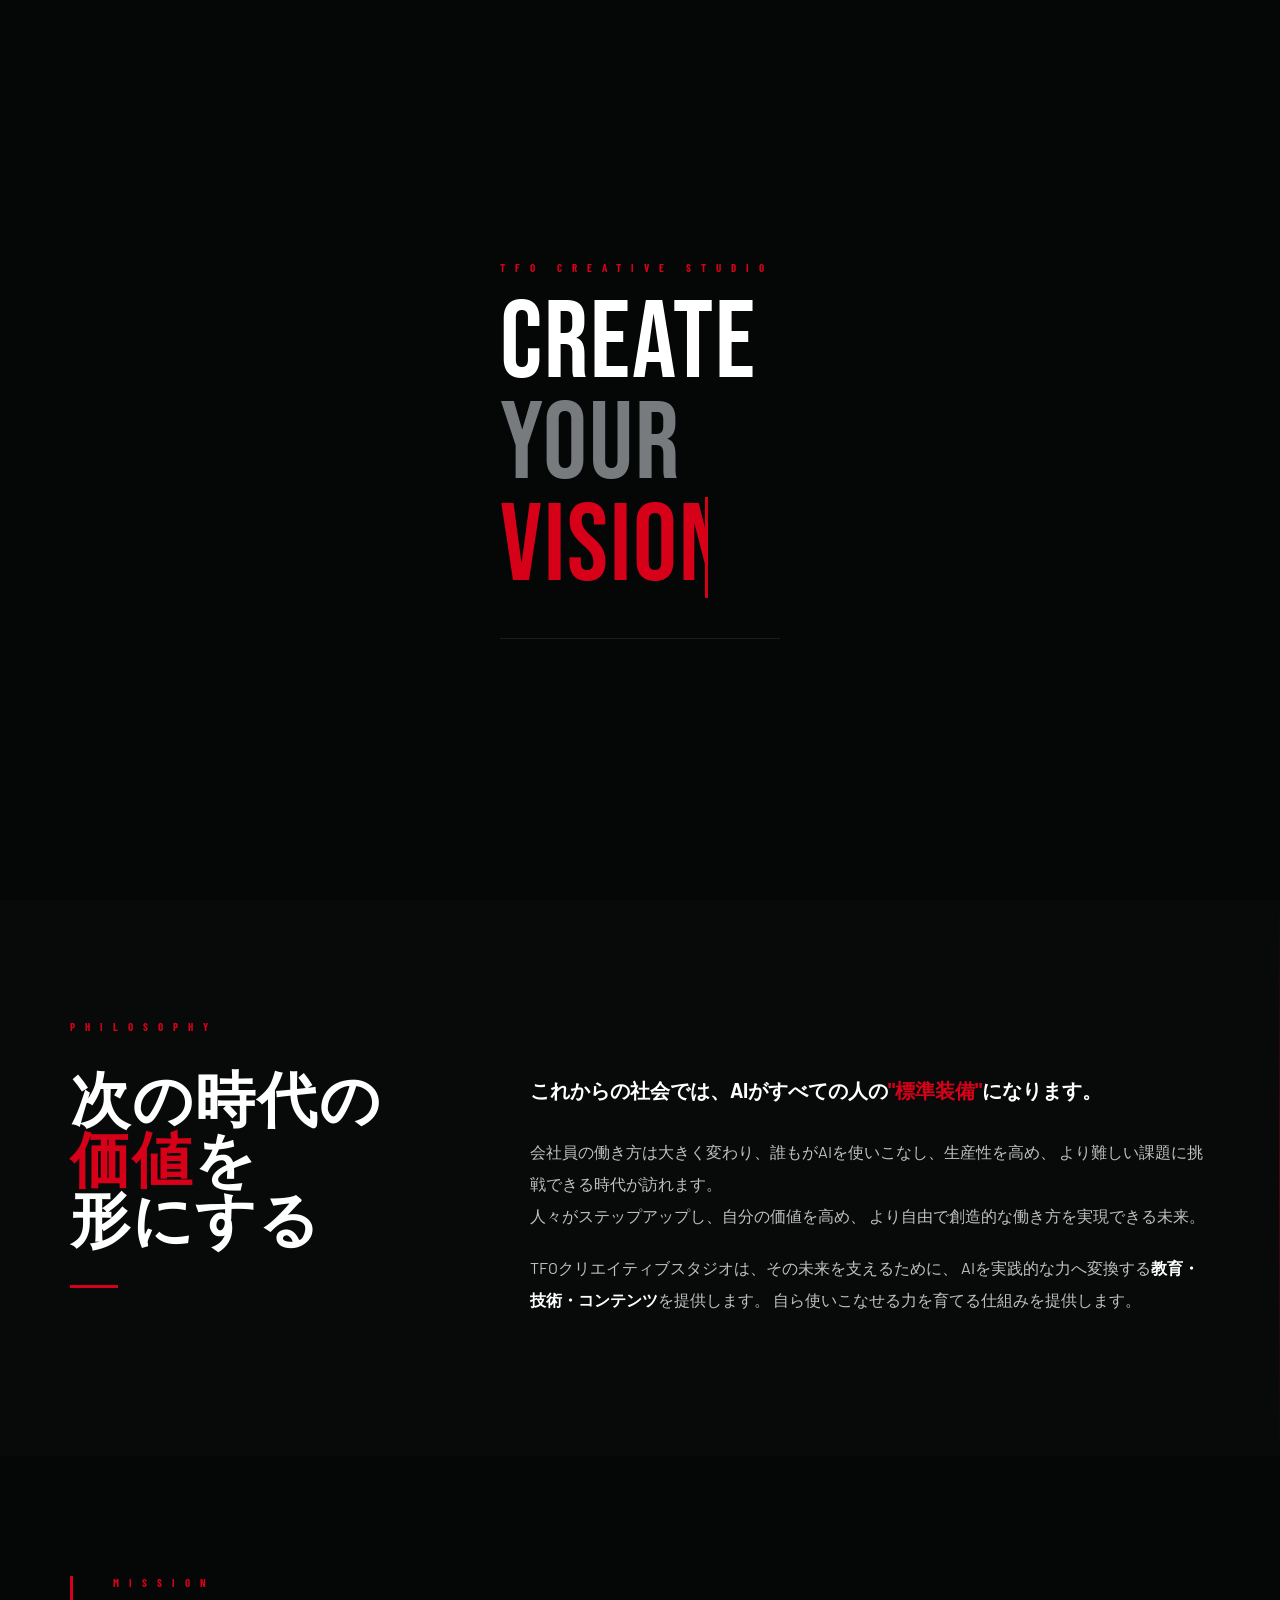
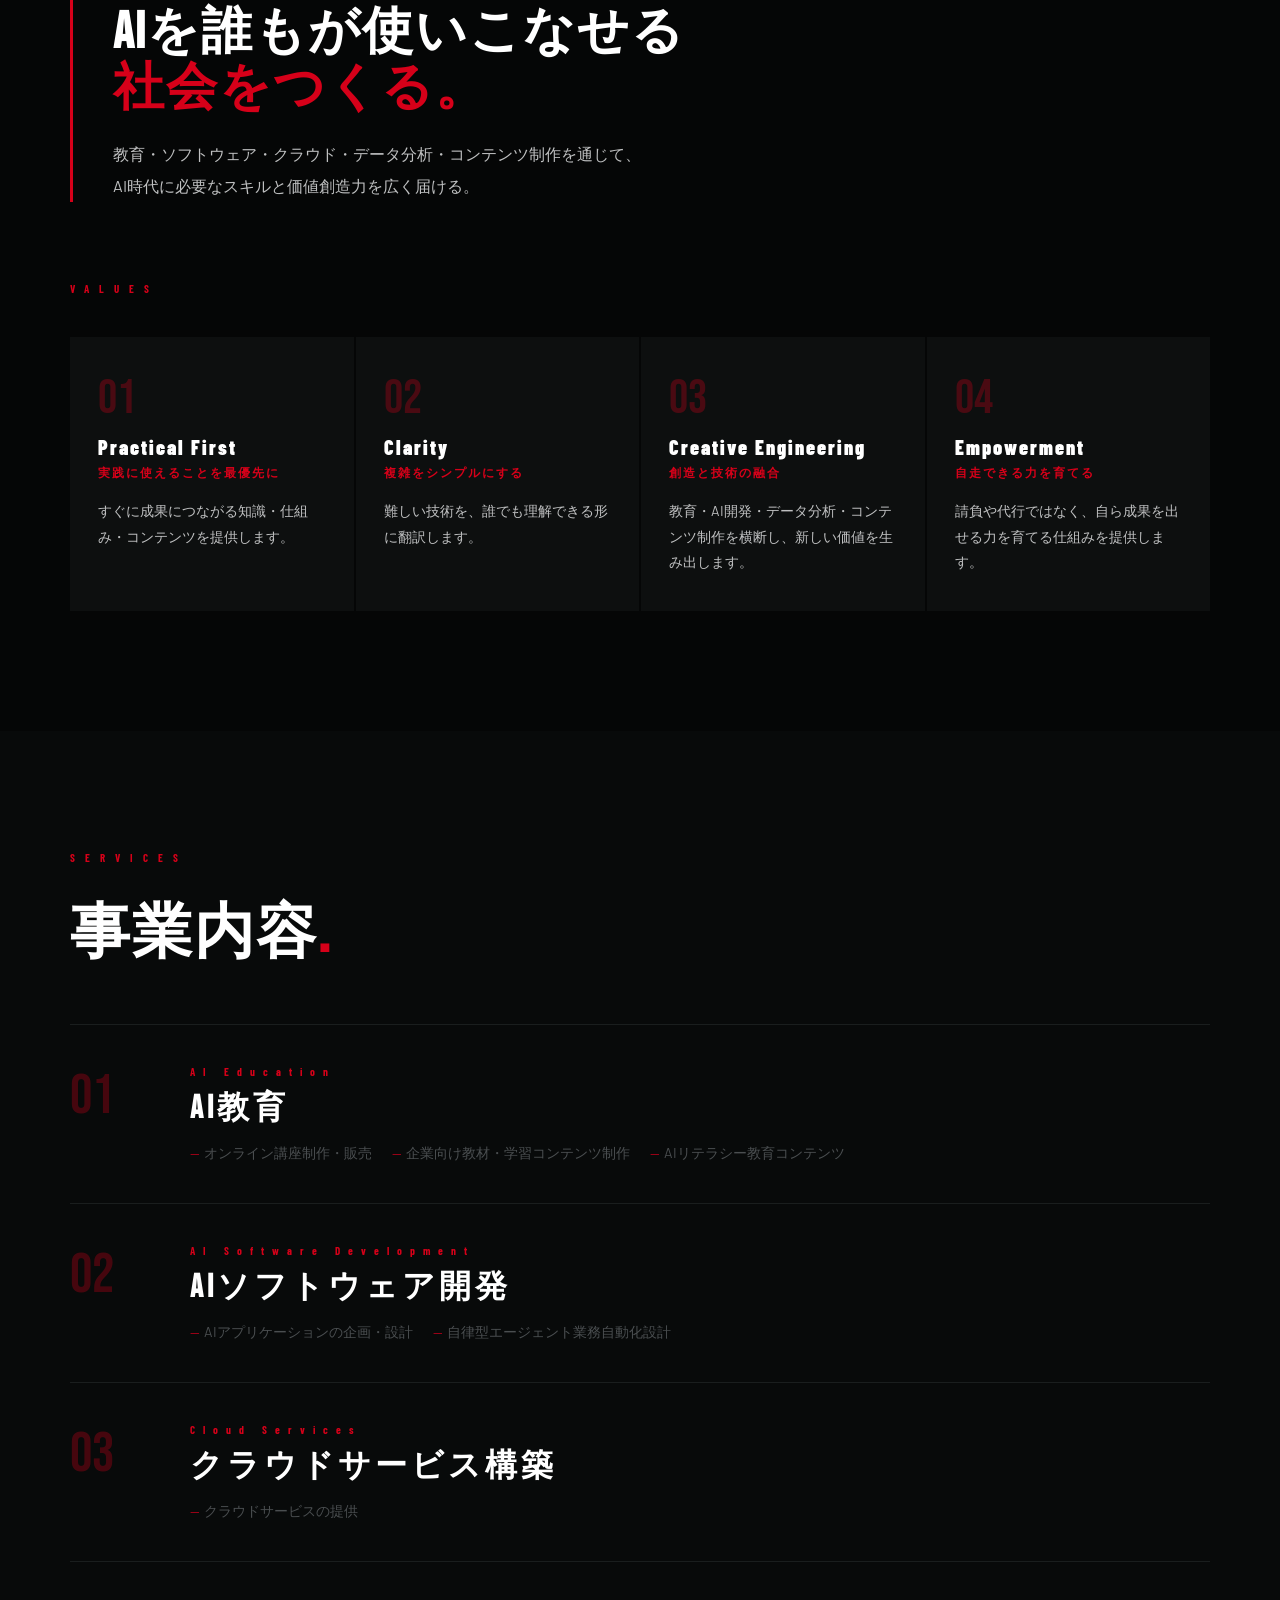
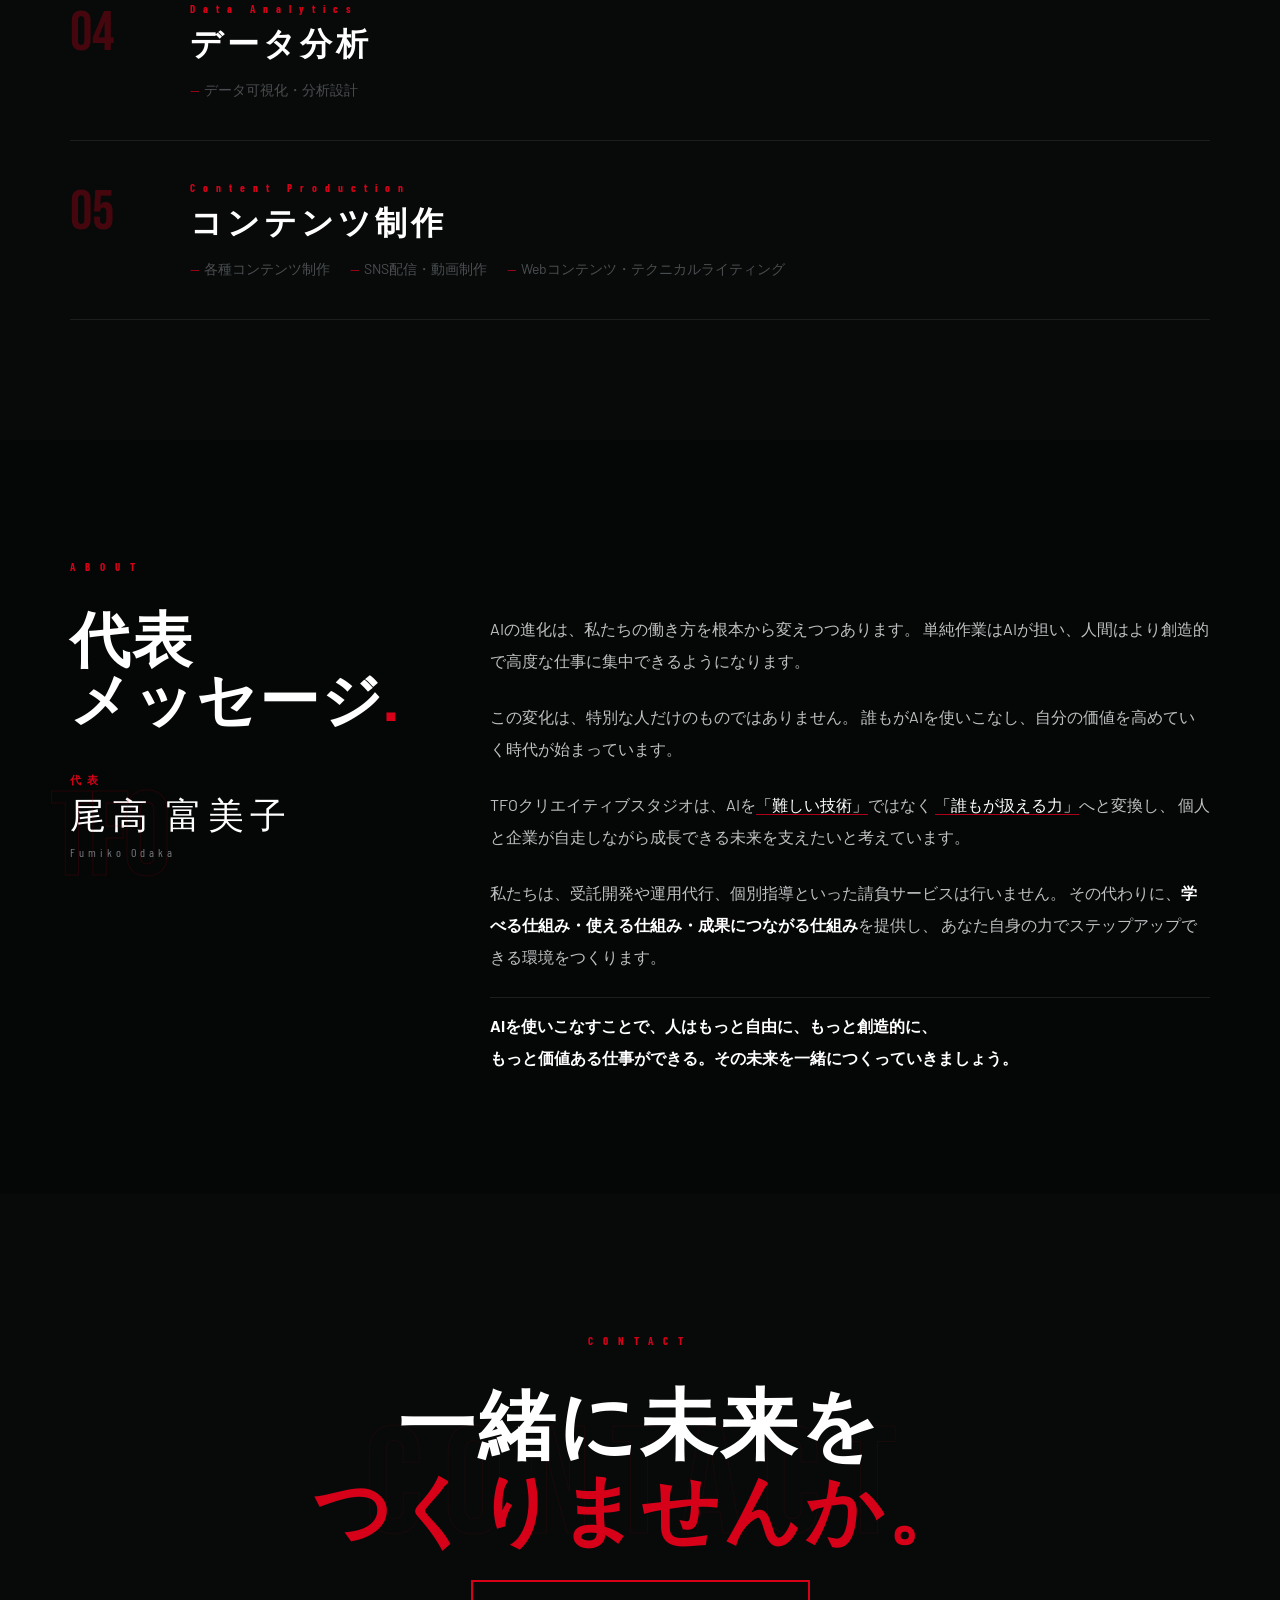
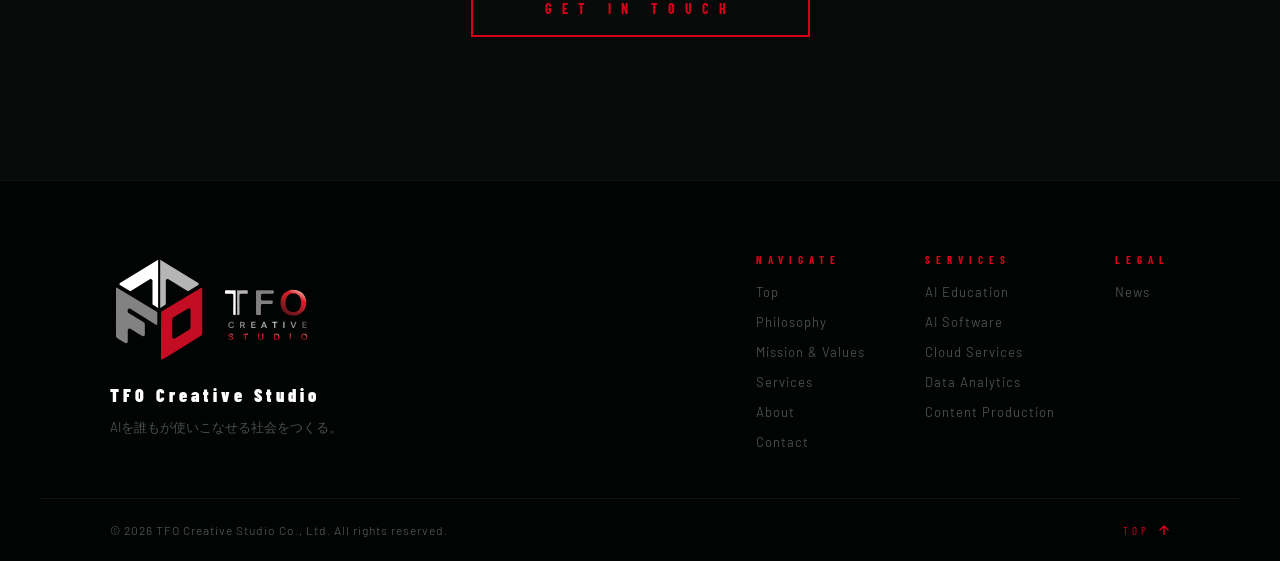
==== commit 3505a2d0: "meta修正" ====
--- a/index.html
+++ b/index.html
@@ -7,9 +7,9 @@
   <!-- =============================================
        BASIC SEO
   ============================================= -->
-  <title>TFO Creative Studio | TFOクリエイティブスタジオ — AI時代の教育・開発・コンテンツ</title>
+  <title>TFOクリエイティブスタジオ株式会社 | TFO Creative Studio</title>
   <meta name="description" content="TFOクリエイティブスタジオ（TFO Creative Studio）は、AI教育・AIソフトウェア開発・クラウドサービス・データ分析・コンテンツ制作を通じて、AI時代に必要なスキルと価値創造力を広く届けます。" />
-  <meta name="keywords" content="TFO,TFOクリエイティブスタジオ,TFO Creative Studio,AI教育,AI学習,AIソフトウェア開発,クラウドサービス,データ分析,コンテンツ制作,AIリテラシー,オンライン講座,業務自動化,尾高富美子" />
+  <meta name="keywords" content="TFO,TFOクリエイティブスタジオ,TFOクリエイティブスタジオ株式会社,TFO Creative Studio,AI教育,AI学習,AIソフトウェア開発,クラウドサービス,データ分析,コンテンツ制作,AIリテラシー,オンライン講座,業務自動化,尾高富美子" />
   <meta name="author" content="TFO Creative Studio" />
   <meta name="robots" content="index, follow" />
   <link rel="canonical" href="https://www.tfocreativestudio.com/" />
@@ -18,8 +18,8 @@
        OGP (Open Graph / SNS シェア)
   ============================================= -->
   <meta property="og:type" content="website" />
-  <meta property="og:site_name" content="TFO Creative Studio" />
-  <meta property="og:title" content="TFO Creative Studio | TFOクリエイティブスタジオ" />
+  <meta property="og:site_name" content="TFOクリエイティブスタジオ株式会社" />
+  <meta property="og:title" content="TFOクリエイティブスタジオ株式会社 | TFO Creative Studio" />
   <meta property="og:description" content="AI教育・AIソフトウェア開発・クラウドサービス・データ分析・コンテンツ制作。TFOクリエイティブスタジオは、AIを誰もが使いこなせる社会をつくります。" />
   <meta property="og:url" content="https://www.tfocreativestudio.com/" />
   <meta property="og:image" content="https://www.tfocreativestudio.com/pic/ogp.png" />
@@ -29,7 +29,7 @@
        Twitter Card
   ============================================= -->
   <meta name="twitter:card" content="summary_large_image" />
-  <meta name="twitter:title" content="TFO Creative Studio | TFOクリエイティブスタジオ" />
+  <meta name="twitter:title" content="TFOクリエイティブスタジオ株式会社 | TFO Creative Studio" />
   <meta name="twitter:description" content="AI教育・AIソフトウェア開発・クラウドサービス・データ分析・コンテンツ制作。AIを誰もが使いこなせる社会をつくる。" />
   <meta name="twitter:image" content="https://www.tfocreativestudio.com/pic/ogp.png" />
 
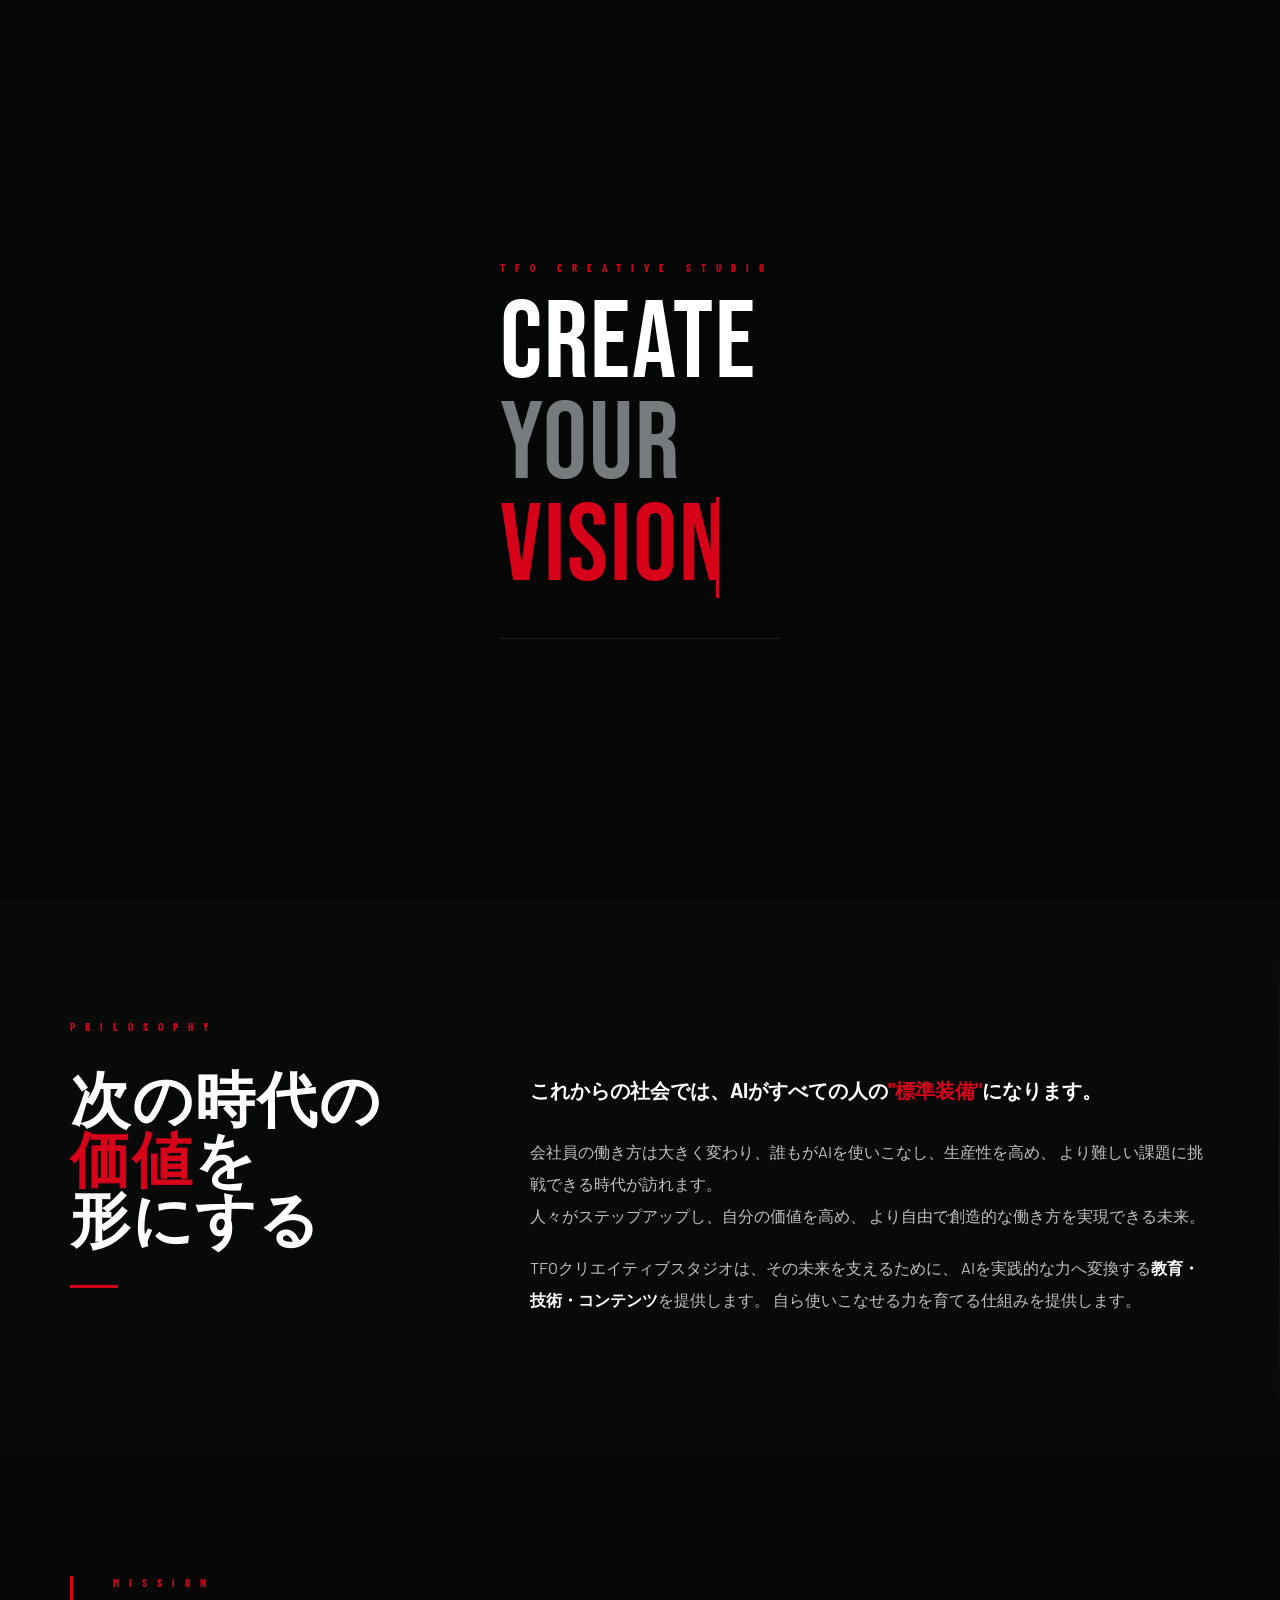
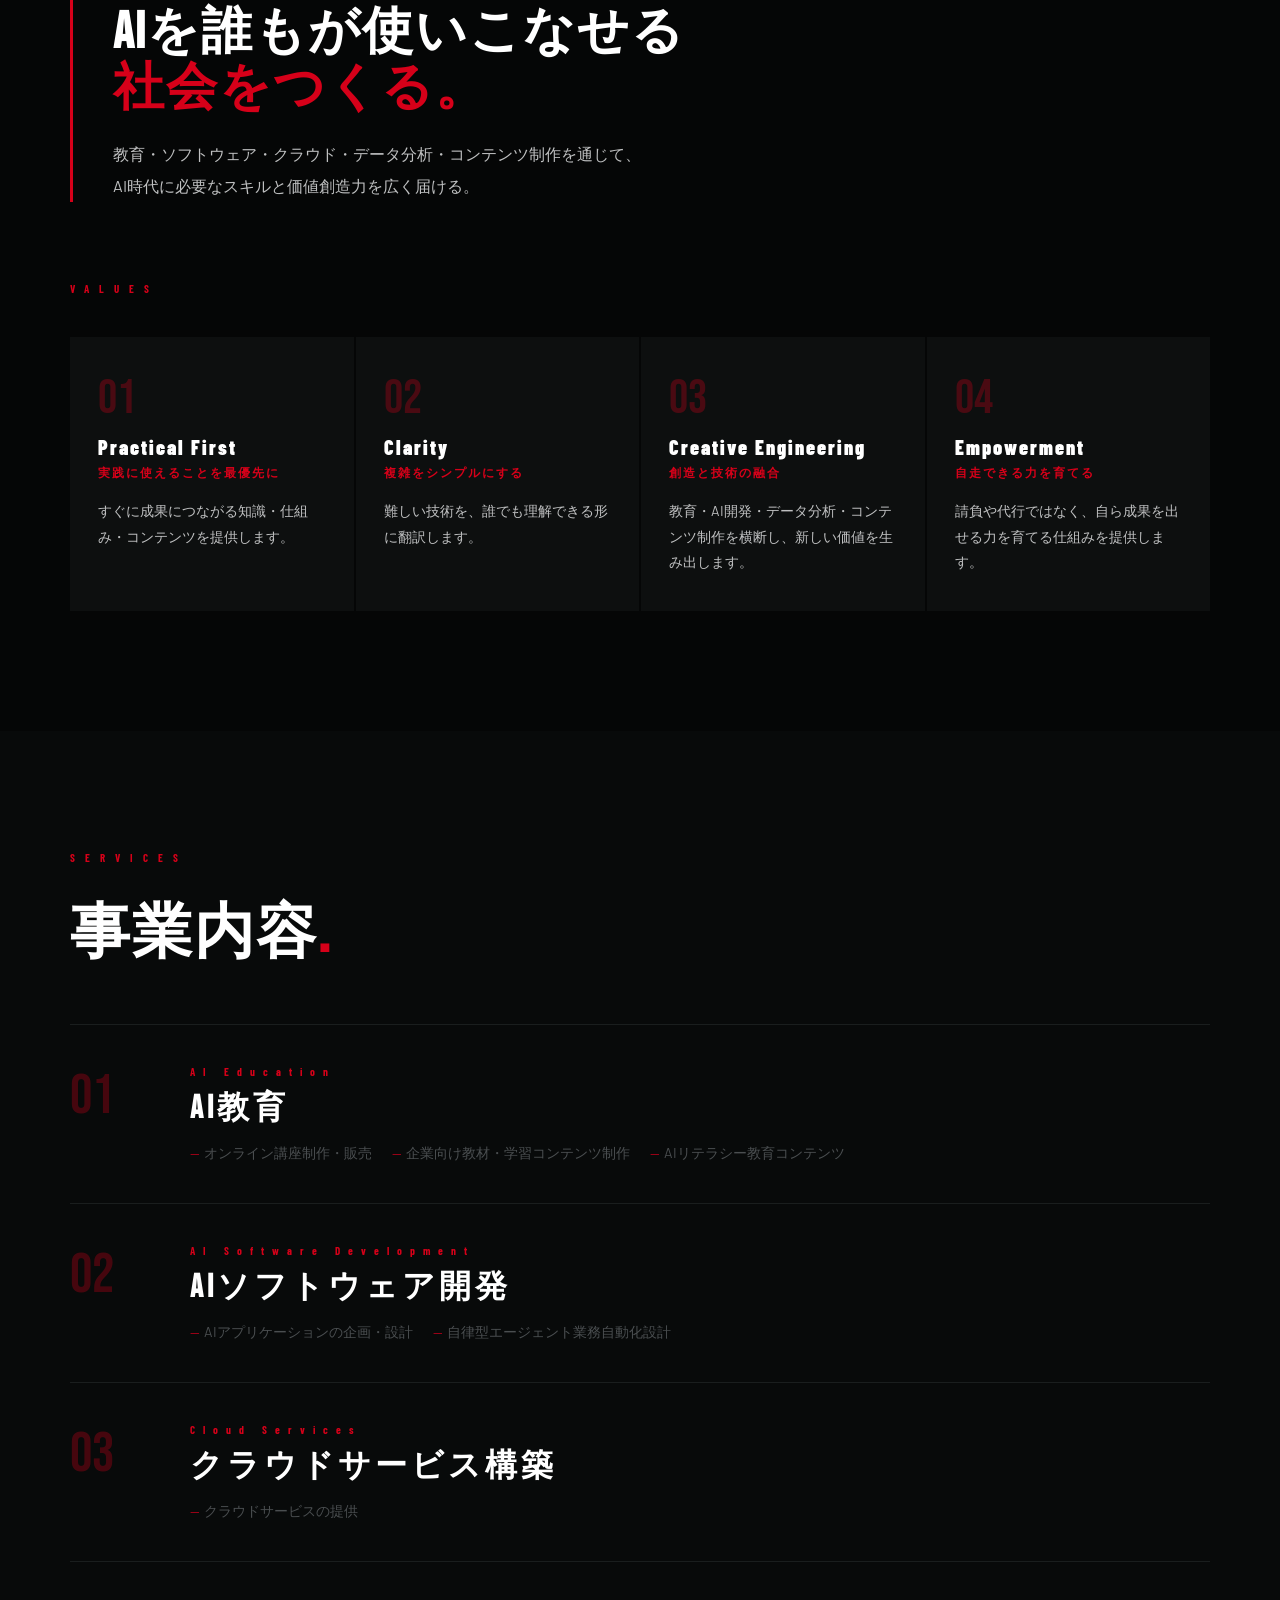
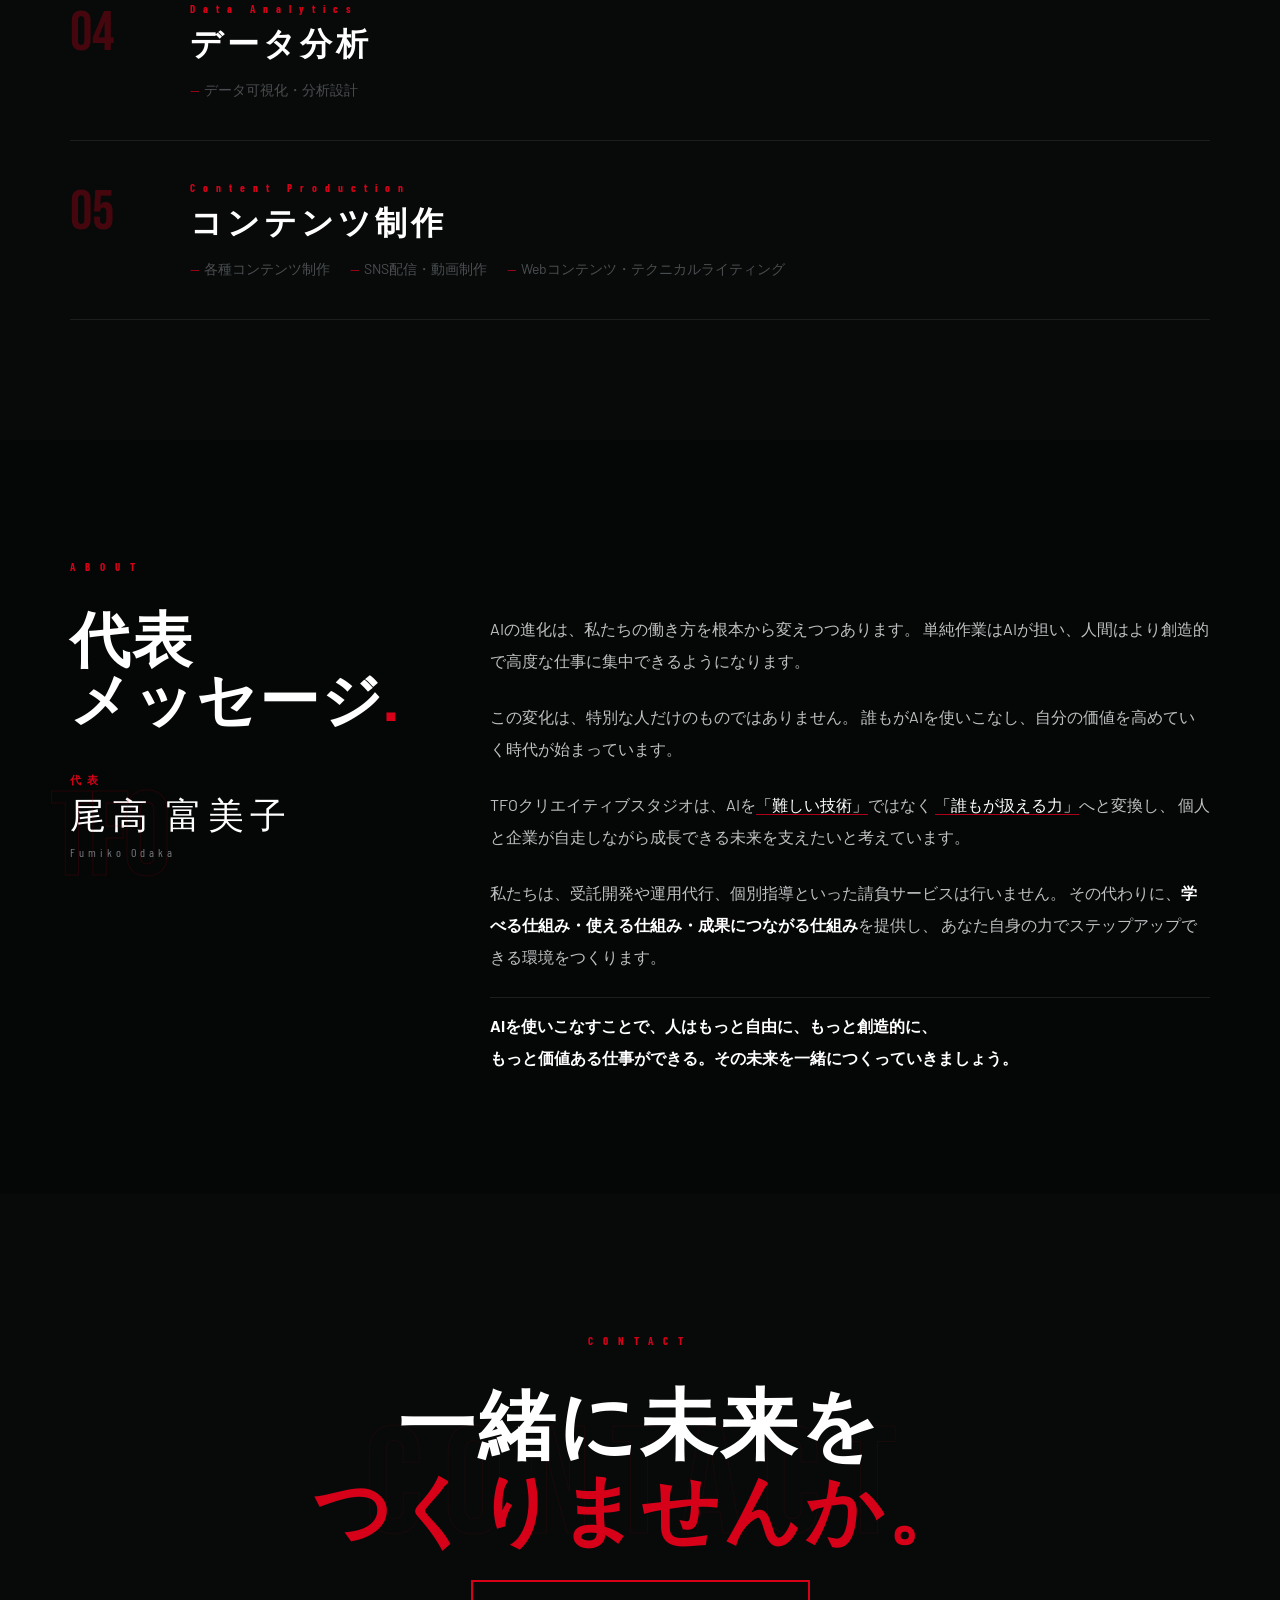
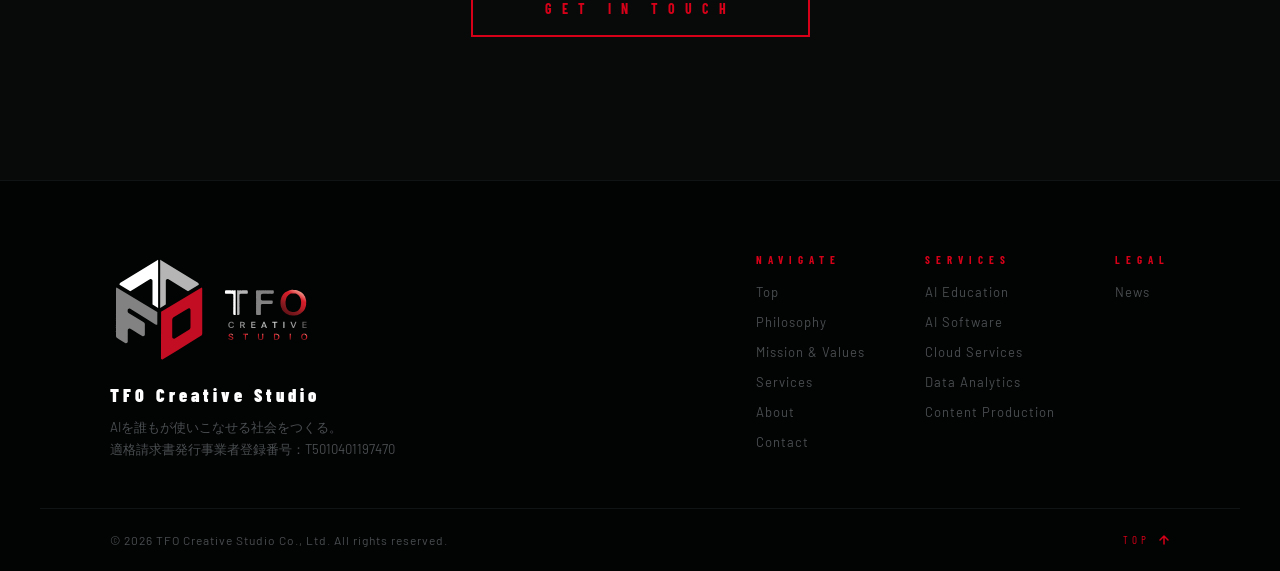
==== commit 93d3d196: "適格請求書発行事業者登録番号追加" ====
--- a/index.html
+++ b/index.html
@@ -434,6 +434,7 @@
         </div>
         <div class="footer-name">TFO Creative Studio</div>
         <p class="footer-tagline">AIを誰もが使いこなせる社会をつくる。</p>
+        <p class="footer-tagline">適格請求書発行事業者登録番号：T5010401197470</p>
       </div>
 
       <nav class="footer-nav">
